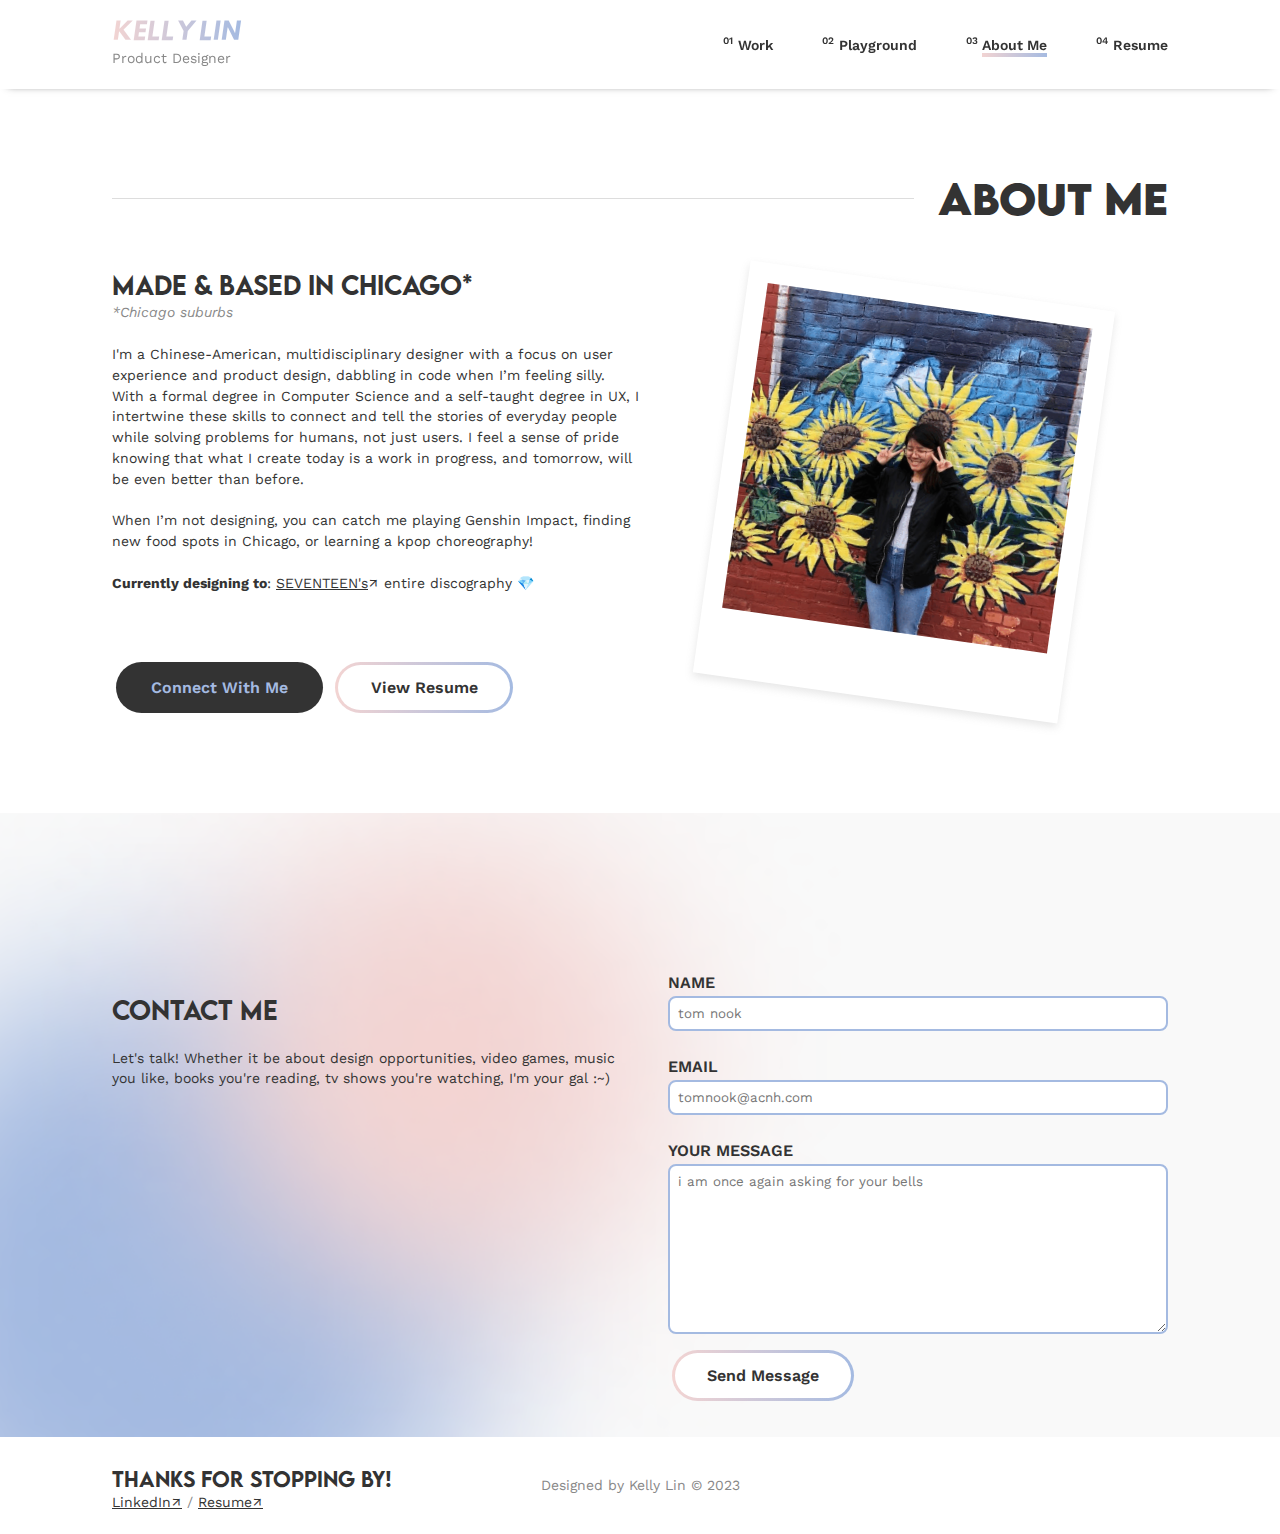
==== aboutme.html @ 183bda24 "added about me page" ====
<!DOCTYPE html>
<html>

<head>

    <!-- jQuery -->
    <script src="https://code.jquery.com/jquery-3.6.3.js"
        integrity="sha256-nQLuAZGRRcILA+6dMBOvcRh5Pe310sBpanc6+QBmyVM=" crossorigin="anonymous"></script>

    <!-- Google Fonts - Work Sans -->
    <link rel="preconnect" href="https://fonts.googleapis.com">
    <link rel="preconnect" href="https://fonts.gstatic.com" crossorigin>
    <link href="https://fonts.googleapis.com/css2?family=Work+Sans:ital,wght@0,400;0,600;1,400;1,600&display=swap"
        rel="stylesheet">

    <!-- My CSS -->
    <link rel="stylesheet" href="css/style.css">
    <title>Work | Kelly Lin Design Portfolio</title>
</head>

<body>
    <!-- back to top button -->
    <button onclick="backToTop()" id="backToTop"><img src="images/Subtract.png"></button>

    <!-- header navigation -->
    <header class="flexNav">
        <div class="logohead">
            <a href="index.html">
                <p id="logo">KELLY LIN</p>
            </a>
            <p class="gray">Product Designer</p>
        </div>
        <nav>
            <div>
                <a href="index.html" class="navlink"><sup class="navlinkvalue">01</sup><span
                        class="underline">Work</span></a>
                <a href="playground.html" class="navlink"><sup class="navlinkvalue">02</sup><span
                        class="underline">Playground</span></a>
                <a href="aboutme.html" class="navlink"><sup class="navlinkvalue">03</sup><span class="underline active">About
                        Me</span></a>
                <a href="resume.html" class="navlink"><sup class="navlinkvalue">04</sup><span
                        class="underline">Resume</span></a>
            </div>
        </nav>
    </header>

    <main id="aboutMain">
        <div class="flexHead subPage">
            <div class="line"></div>
            <h1>About Me</h1>
        </div>
        <section class="aboutContent">
            <div class="about">
                <h2>Made & Based in Chicago*</h2>
                <p><span class="gray"><em>*Chicago suburbs</em></span><br><br>

                    I'm a Chinese-American, multidisciplinary designer with a focus on user experience and product
                    design, dabbling in code when I’m feeling silly. With a formal degree in Computer Science and a
                    self-taught degree in UX, I intertwine these skills to connect and tell the stories of everyday
                    people while solving problems for humans, not just users.
                    I feel a sense of pride knowing that what I create today is a work in progress, and tomorrow,
                    will be even better than before.
                    <br><br>
                    When I’m not designing, you can catch me playing Genshin Impact, finding new food spots in Chicago,
                    or learning a kpop choreography!<br><br>

                    <span><strong>Currently designing to</strong></span>: <a
                        href="https://open.spotify.com/artist/7nqOGRxlXj7N2JYbgNEjYH">SEVENTEEN's</a>↗ entire discography
                    💎
                </p>

                <button class="primary">
                    <a class="lg" href="https://www.linkedin.com/in/klin18/" target="_blank">Connect With Me</a>
                </button>
                <button class="secondary">
                    <a href="#" class="lg">View Resume</a>
                </button>
            </div>
            <div class="kellyGif">
                <img src="../images/about kelly gif.gif">
            </div>
        </section>
    </main>

    <!-- contact -->
    <section class="contact">
        <div class="contactText">
            <div>
                <h2>Contact Me</h2>
                <p>Let's talk! Whether it be about design opportunities, video games, music you like, books you're
                    reading,
                    tv shows you're watching, I'm your gal :~)</p>
            </div>
        </div>
        <form class="contactForm" id="messageForm">
            <label class="lg" for="name">NAME</label><br>
            <input type="text" id="name" name="name" placeholder="tom nook"><br><br>
            <label class="lg" for="email">EMAIL</label><br>
            <input type="email" id="email" name="email" placeholder="tomnook@acnh.com" required><br><br>
            <label class="lg" for="message">YOUR MESSAGE</label><br>
            <textarea name="message" id="message" cols="60" rows="10"
                placeholder="i am once again asking for your bells"></textarea>
            <button type="submit" form="messageForm" value="Submit" class="secondary lg">Send Message</button>
        </form>
    </section>

    <!-- footer section -->
    <footer class="flexFooter">
        <div class="flexFootItem">
            <h3>Thanks for stopping by!</h3>
            <p><a href="https://www.linkedin.com/in/klin18/" target="_blank">LinkedIn↗</a><span class="gray"> /
                </span><a>Resume↗</a></p>
        </div>
        <p id="centerFooter" class="gray">Designed by Kelly Lin © 2023</p>
    </footer>
    <script src="js/index.js"></script>
</body>

</html>
---- css/style.css ----
/* --- DEFAULTS & MULTI-PAGE COMPONENTS --- */
html {
    scroll-behavior: smooth;
}

body {
    margin: 0 auto;
}

main {
    margin: 0 7rem;
}

/* BUTTONS & LINKS */
a {
    text-decoration: none;
    color: #333;
}

.primary {
    background-color: #333;
    border: none;
    padding: 1rem 2.2rem;
    border-radius: 2rem;
    cursor: pointer;
    transition: background-color 200ms linear;
    margin: 0.25rem;
}

.primary a {
    color: #A4BAE1;
}

.primary:hover {
    background-color: white;
    border: #F3D4D2 solid 0.2rem;
    padding: 0.8rem 2rem;
}

.primary:hover a {
    color: #333;
}

/* https://medium.com/@christianjbolus/how-to-make-a-button-with-a-gradient-border-and-gradient-text-in-html-css-7d495656169 */
.secondary {
    /* border-radius: 2rem;
    background-color: white;
    border: 0.2rem solid #A4BAE1;
    padding: 0.8rem 2.2rem;
    cursor: pointer;
    margin: 0.25rem;
    transition: all 200ms; */

    padding: 1rem 2.2rem;
    border: none;
    outline: none;
    position: relative;
    margin: 0.25rem;
    border-radius: 2rem;
    background: linear-gradient(to right, #F3D4D2, #A4BAE1);
    cursor: pointer;
    z-index: 1;
}

.secondary::before {
    content: "";
    position: absolute;
    left: 3px;
    right: 3px;
    top: 3px;
    bottom: 3px;
    background-color: white;
    border-radius: 29px;
    z-index: -1;
    transition: 0.4s;
}

.secondary:hover::before {
    opacity: 15%;
    top: 0px;
    right: 0px;
    bottom: 0px;
    left: 0px;
}

/* .secondary:hover {
    background-color: #A4BAE1;
} */

/* SUBPAGE HEADERS */
.line {
    height: 0.5px;
    flex-grow: 1;
    background-color: #DDDDDD;
}

.subPage {
    margin-top: 3.5rem;
}

.flexHead {
    display: flex;
    justify-content: space-around;
    align-items: center;
    margin-bottom: 1rem;
}

.flexHead h1,
.flexHead h2 {
    padding-left: 1.5rem;
}

/* ------------------------------ */
/* --- FONT & TEXT STYLES --- */
@font-face {
    font-family: "LEMON MILK";
    src: url('../lemon_milk/LEMONMILK-Medium.otf');
    font-weight: 500;
    font-style: normal;
}

@font-face {
    font-family: "LEMON MILK";
    src: url('../lemon_milk/LEMONMILK-MediumItalic.otf');
    font-weight: 500;
    font-style: italic;
}

@font-face {
    font-family: "LEMON MILK";
    src: url('../lemon_milk/LEMONMILK-Bold.otf');
    font-weight: 700;
    font-style: normal;
}

@font-face {
    font-family: "LEMON MILK";
    src: url('../lemon_milk/LEMONMILK-BoldItalic.otf');
    font-weight: 700;
    font-style: italic;
}

@font-face {
    font-family: "Hussar Ekologiczny Outline";
    src: url('../hussar-ekologiczny-font/HussarEkologiczne1Oblique-0B7o.otf');
    font-weight: 400;
    font-style: oblique;
}

@font-face {
    font-family: "Hussar Ekologiczny Filled";
    src: url('../hussar-ekologiczny-font/HussarEkologiczne2Oblique-WeL4.otf');
    font-weight: 400;
    font-style: oblique;
}

h1 {
    font-size: 2.5rem !important;
    font-family: 'LEMON MILK', 'Verdana', sans-serif;
    font-weight: 700 !important;
    color: #333;
}

h2 {
    font-size: 1.55rem !important;
    font-family: 'LEMON MILK', 'Verdana', sans-serif;
    font-weight: 500 !important;
    color: #333;
}

h3 {
    font-size: 1.25rem !important;
    font-family: 'LEMON MILK', 'Verdana', sans-serif;
    font-weight: 500 !important;
    color: #333;
}

/* h4 {
    font-size: 1rem !important;
    font-family: 'LEMON MILK', 'Verdana', sans-serif;
    font-weight: 700 !important;
    color: #333;
} */

p,
li {
    font-size: 0.875rem !important;
    font-family: 'Work Sans', 'Calibri', sans-serif;
    line-height: 1.3rem !important;
    color: #333;
}

.lg {
    font-size: 1rem !important;
    font-family: 'Work Sans', 'Calibri', sans-serif;
    font-weight: 600 !important;
}

.gray {
    color: #888888;
}

/* ------------------------------ */
/* BACK TO TOP BUTTON */
#backToTop {
    display: none;
    position: fixed;
    bottom: 4rem;
    right: 5rem;
    z-index: 99;
    border: none;
    outline: none;
    background-color: #A4BAE1;
    color: white;
    cursor: pointer;
    border-radius: 50%;
    width: 3rem;
    height: 3rem;
    padding-bottom: 5px;
    transition: background-color 0.2s;
    box-shadow: 0 4px 20px -10px #888888;
}

#backToTop:hover {
    background-color: #F3D4D2;
}

#backToTop img {
    vertical-align: middle;
}

/* ------------------------------ */
/* HEADER NAVIGATION */
.flexNav {
    display: flex;
    justify-content: space-between;
    align-items: center;
    padding: 1rem 7rem;
    box-shadow: 0 0.25rem 0.5rem -0.5rem #333333;
    z-index: 100;
    position: sticky;
    top: 0;
    background-color: white;
}

.logohead p {
    margin: 0.25rem 0px !important;
}

#logo {
    font-size: 1.5rem !important;
    font-family: 'Hussar Ekologiczny Filled', sans-serif;
    font-weight: bold;
    background: -webkit-linear-gradient(left, #F3D4D2, #A4BAE1);
    background-clip: text;
    -webkit-background-clip: text;
    -webkit-text-fill-color: transparent;
    /* offsets */
    padding-top: 0.2rem;
    margin-top: -0.2rem;
    padding-right: 0.1rem;
    margin-right: -0.1rem;
}

.navlink {
    padding: 1.5rem 0;
    margin: 0 0 0 2.5rem;
    font-family: 'Work Sans', sans-serif;
    font-weight: 600;
    font-size: 0.875rem;
}

.navlink:hover .underline {
    font-style: italic;
    border-bottom: 0.3rem solid;
    border-image: linear-gradient(to right, #F3D4D2, #A4BAE1) 1;
}

.active {
    border-bottom: 0.3rem solid;
    border-image: linear-gradient(to right, #F3D4D2, #A4BAE1) 1;
}

.navlinkvalue {
    font-size: 0.625rem;
    padding: 0.3rem;
}

/* ------------------------------ */
/* HERO SECTION */
.hero h1 {
    margin: 0;
}

.hero h2 {
    margin-bottom: 3rem;
}

.intro {
    display: flex;
    align-items: center;
    flex-wrap: wrap;
}

.introGif {
    border-radius: 50%;
    background-image: linear-gradient(to right, #FFFDC8, #FFDC5E);
    margin-right: 1rem;
    width: 5.75rem;
    height: 5.75rem;
    overflow: hidden;
    filter: drop-shadow(0px 0px 10px rgba(177, 177, 177, 0.3));
}

.introGif img {
    width: 7rem;
    height: 7rem;
    margin-left: -1rem;
}

.introArrow {
    padding-right: 0.5rem;
}

.introArrow:hover {
    animation: wiggle 600ms ease-in-out infinite;
}


@keyframes wiggle {
    to {
        transform: rotate(0deg);
    }

    10% {
        transform: rotate(5deg);
    }

    30% {
        transform: rotate(3deg);
    }

    50% {
        transform: rotate(7deg);
    }

    70% {
        transform: rotate(4deg);
    }

    90% {
        transform: rotate(6deg);
    }

    100% {
        transform: rotate(3deg);
    }
}

.hero {
    display: flex;
    margin-bottom: 2rem;
    background-image: url("../images/the\ grid\ aesthetic.png");
    background-repeat: repeat;
    /* padding-bottom: 4rem; */
    height: calc(100vh - 8rem);
}

.herocontent {
    margin: 0 7rem;
    margin-top: 5rem;
}

#explore {
    position: absolute;
    top: calc(100vh - 8rem);
    right: 1rem;
    padding: 0;
    margin: 0;
    display: flex;
    flex-direction: column;
    justify-content: center;
    align-items: center;
}

#explore img {
    opacity: 0.8;
}

/* https://codepen.io/fluidbrush/pen/gyqBjX?editors=1100 */
.hscroll-line {
    height: 0.125rem;
    position: relative;
    top: 2.5rem;
    overflow: hidden;
    width: 4rem;
    transform: rotate(90deg);
    transform-origin: 50% 50%;
}


.hscroll-line::before,
.hscroll-line::after {
    position: absolute;
    top: 0;
    left: 0;
    right: 0;
    bottom: 0;
    content: ""
}

.hscroll-line:before {
    background: #b8b8b8;
}

.hscroll-line::after {
    background: #333;
    animation: move 3s infinite
}

@keyframes move {
    0% {
        transform: translate3d(-200%, 0, 0)
    }

    60% {
        transform: translate3d(100%, 0, 0)
    }

    100% {
        transform: translate3d(100%, 0, 0)
    }
}

/* ------------------------------ */
/* MINIWORK SECTION */
.miniWork {
    margin: 0 7rem;
    margin-bottom: 3rem;
    display: grid;
    grid-template-columns: 1fr 1fr 1fr;
}

.info {
    display: inline-block;
    padding: 0 2rem;
}

/* https://codepen.io/chriscoyier/pen/XodmyY?editors=1100 */
.rightBorder {
    border-right: 1px solid #dddddd;
    border-image: linear-gradient(to bottom, rgba(136, 136, 136, 0), rgba(136, 136, 136, 1), rgba(136, 136, 136, 0)) 1 10%;
}

.info ul {
    padding: 0 1rem;
    list-style-type: circle;
}

/* https://css-tricks.com/cool-hover-effects-using-background-properties/ */
.info a {
    /* text-decoration: underline;
    background-image: linear-gradient(#F3D4D2,#F3D4D2);
    background-size: 0 100%;
    background-repeat: no-repeat;
    transition: .4s; */
    /* text-decoration: underline; */
    background:
        linear-gradient(#F3D4D2 0 0) no-repeat calc(200% - var(--i, 0) * 100%) 100% / 200% calc(100% * var(--i, 0) + 0.2rem);
    transition: 0.3s calc(var(--i, 0) * 0.3s), background-position 0.3s calc(0.3s - calc(var(--i, 0) * 0.3s));
}

.info a:hover {
    /* background-size: 100% 100%; */
    --i: 1;
}

/* ------------------------------ */
/* WORK SECTION */
.flexWork {
    display: flex;
    flex-direction: column;
}

.workGrid {
    display: grid;
    grid-template-columns: 4fr 6fr;
    grid-template-rows: 1fr;
    grid-template-areas:
        "wcontent image"
    ;
    margin-bottom: 6rem;
}

.workContent {
    grid-area: wcontent;
    padding: 1.5rem 3.5rem 1.5rem 1rem;
}

.pill {
    background-color: #F3D4D2;
    padding: 0.2rem 0.5rem;
    border-radius: 0.5rem;
    color: #9b3e3e;
    margin-top: 0;
    margin-bottom: 0.5rem;
    margin-right: 0.5rem;
    font-style: italic;
    text-transform: uppercase;
}

.tags {
    display: flex;
    flex-wrap: wrap;
    margin-bottom: 1rem;
}

.pHead {
    margin-bottom: 0.5rem;
    margin-top: 0;
    /* font-weight: 500 !important; */
}

.desc {
    margin-bottom: 3rem;
}

.workImage {
    grid-area: image;
    background-color: #F9F9F9;
    box-shadow: 4px 4px 10px 0px rgba(177, 177, 177, 0.25);
    width: 100%;
    height: 25rem;
    border-radius: 1rem;
}

/* ------------------------------ */
/* PLAYGROUND PAGE */
.playground {
    display: flex;
    flex-direction: row;
    flex-wrap: wrap;
    justify-content: center;
    align-items: stretch;
    overflow: hidden;
    margin-bottom: 6rem;
}


.playgroundContent {
    position: relative;
    overflow: hidden;
    border-radius: 2.5rem;
    background: #f4f4f4;
    width: 1.25rem;
    height: 23rem;
    margin: 0.5rem !important;
    padding: 1rem 2rem !important;
    flex-grow: 1;
    opacity: 0.8;
    cursor: pointer;
    transition: all 1s;
}

.playgroundContent:hover {
    flex-grow: 100;
    border-radius: 2rem;
    transition: all 1s;
    opacity: 1;
}
/* ------------------------------ */
/* ABOUT ME PAGE */
#aboutMain {
    margin-bottom: 6rem;
}

.about h2 {
    margin: 0;
}

.about p {
    margin:0;
    margin-bottom: 4rem;
}

.aboutContent {
    display: grid;
    grid-template-columns: 1fr 1fr;
    grid-template-areas:
        "about gif"
    ;
    align-items: center;
    justify-content: center;
}

.about {
    grid-area: about;
}

.kellyGif {
    margin: 0 5rem;
    grid-area: gif;
    background-color: white;
    padding: 1.25rem 1.25rem 4rem 1.25rem;
    box-shadow: 0 0.25rem 0.5rem 0 rgba(136, 136, 136, 0.2);
    transform: rotate(8deg);
}

.kellyGif img {
    width: 100%;
}

.about p a {
    text-decoration: underline;
}

button .primary {
    color: #A4BAE1;
}

/* ------------------------------ */
/* RESUME PAGE */
.resumeContent {
    display: grid;
    grid-template-columns: 1fr 2fr;
    grid-template-areas:
        "left right right"
    ;
}

aside.resumeInfo {
    grid-area: left;
}

article.experience {
    grid-area: right;
    margin-left: 5rem;
}

.workInfo {
    display: flex;
    justify-content: space-between;
}
/* ------------------------------ */
/* CONTACT */
.contact {
    background-image: url('../images/contact\ background.png');
    background-repeat: no-repeat;
    background-size: cover;
    padding-top: 10rem;
    padding-bottom: 2rem;
    display: grid;
    grid-template-columns: 3fr 2fr;
    grid-template-areas:
        "cText cForm"
    ;
}

.contactText {
    grid-area: cText;
    margin: 0 3rem 0 7rem;
}

.contactForm {
    grid-area: cForm;
    margin: 0 7rem 0 0;
}

input,
textarea {
    border: 2px solid #A4BAE1 !important;
    border-radius: 0.5rem;
    width: 30rem;
    padding: 0.5rem;
    font-family: 'Work Sans', sans-serif;
    margin-bottom: 0.5rem;
    margin-top: 0.25rem;
}

label {
    color: #333;
}

form button {
    color: #333;
}
/* ------------------------------ */
/* FOOTER */
.flexFooter {
    position: relative;
}

.flexFooter a {
    text-decoration: underline;
}

#centerFooter {
    position: absolute;
    top: 50%;
    left: 50%;
    margin: 0;
    padding: 0;
    transform: translate(-50%, -50%);
}

.flexFootItem {
    margin: 0 0 0 7rem;
    padding: 0.5rem 0;
}

.flexFootItem h3 {
    margin-bottom: 0;

}

.flexFootItem p {
    margin-top: 0;
}
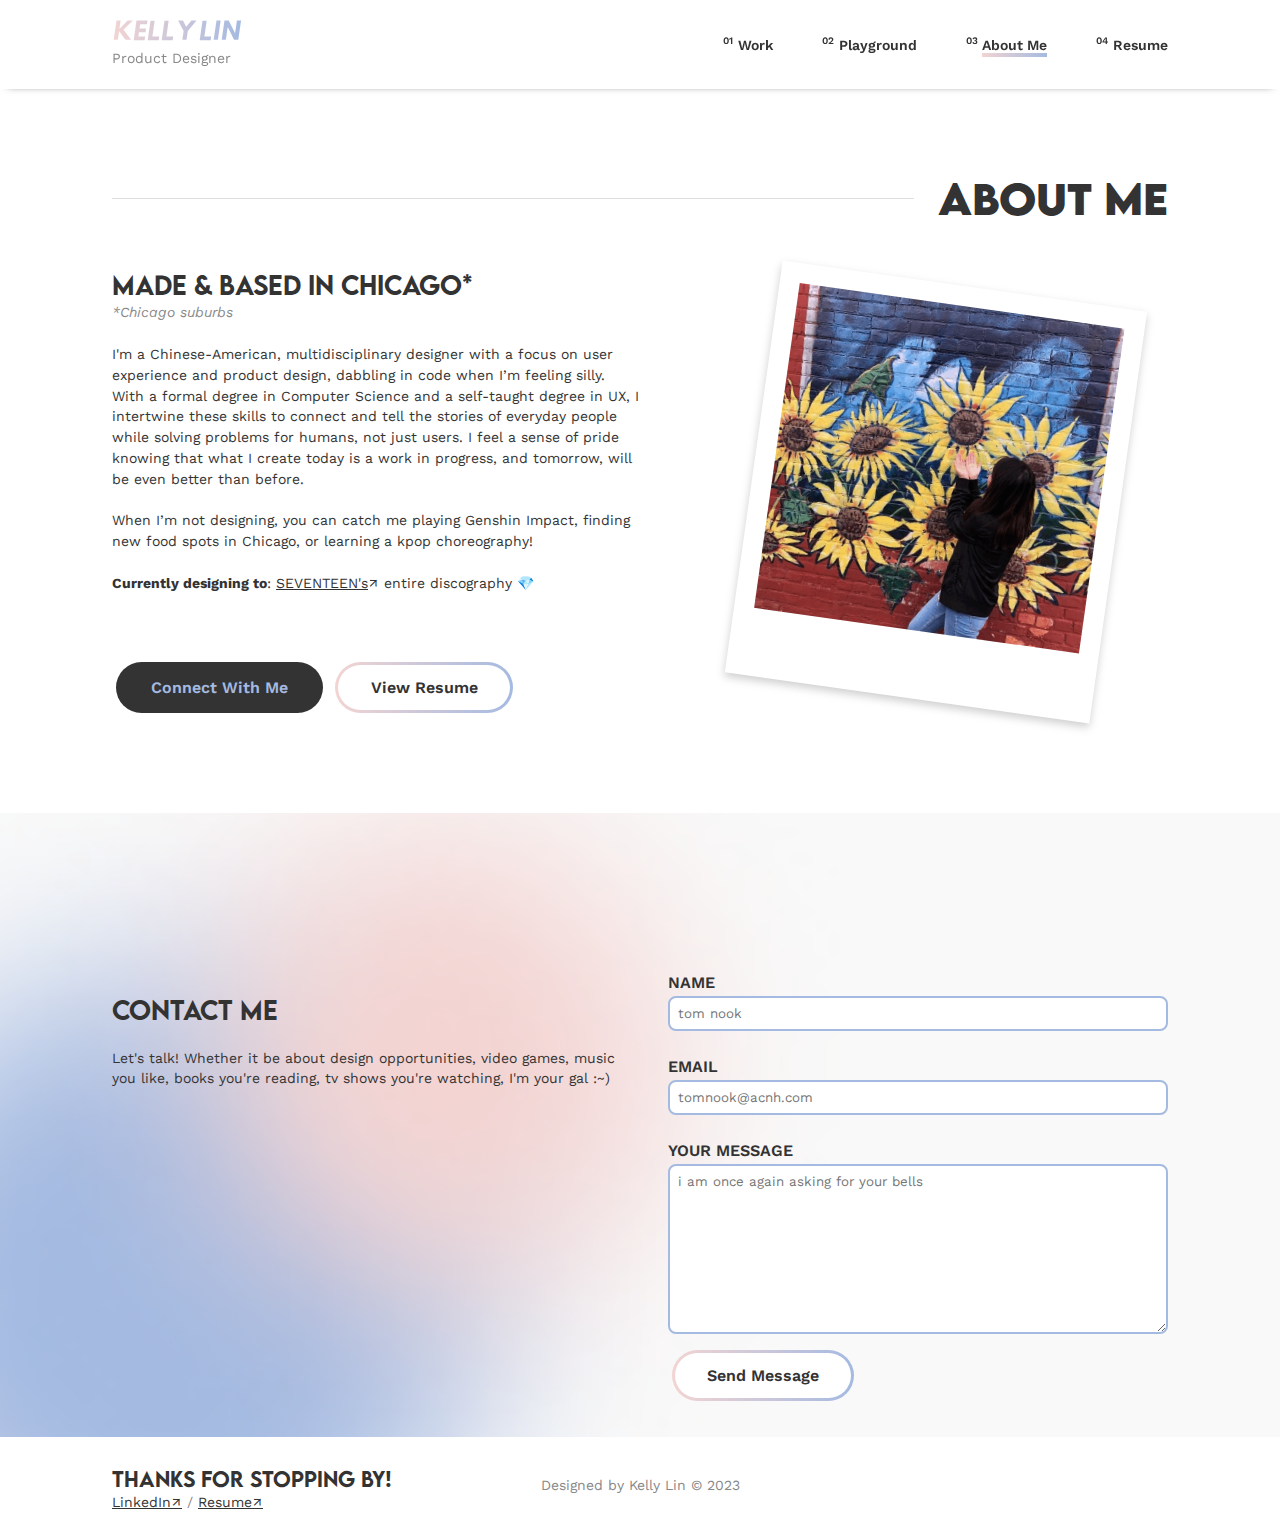
==== commit 38cdd169: "updated gif image" ====
--- a/aboutme.html
+++ b/aboutme.html
@@ -77,7 +77,7 @@
                 </button>
             </div>
             <div class="kellyGif">
-                <img src="../images/about kelly gif.gif">
+                <img src="images/about kelly gif.gif">
             </div>
         </section>
     </main>
--- a/css/style.css
+++ b/css/style.css
@@ -598,11 +598,11 @@
 }
 
 .kellyGif {
-    margin: 0 5rem;
+    margin: 0 3rem 0 7rem;
     grid-area: gif;
     background-color: white;
     padding: 1.25rem 1.25rem 4rem 1.25rem;
-    box-shadow: 0 0.25rem 0.5rem 0 rgba(136, 136, 136, 0.2);
+    box-shadow: 0 0.25rem 0.5rem 0 rgba(136, 136, 136, 0.4);
     transform: rotate(8deg);
 }
 
@@ -620,11 +620,15 @@
 
 /* ------------------------------ */
 /* RESUME PAGE */
+#resumeMain {
+    margin-bottom: 6rem;
+}
+
 .resumeContent {
     display: grid;
     grid-template-columns: 1fr 2fr;
     grid-template-areas:
-        "left right right"
+        "left right"
     ;
 }
 
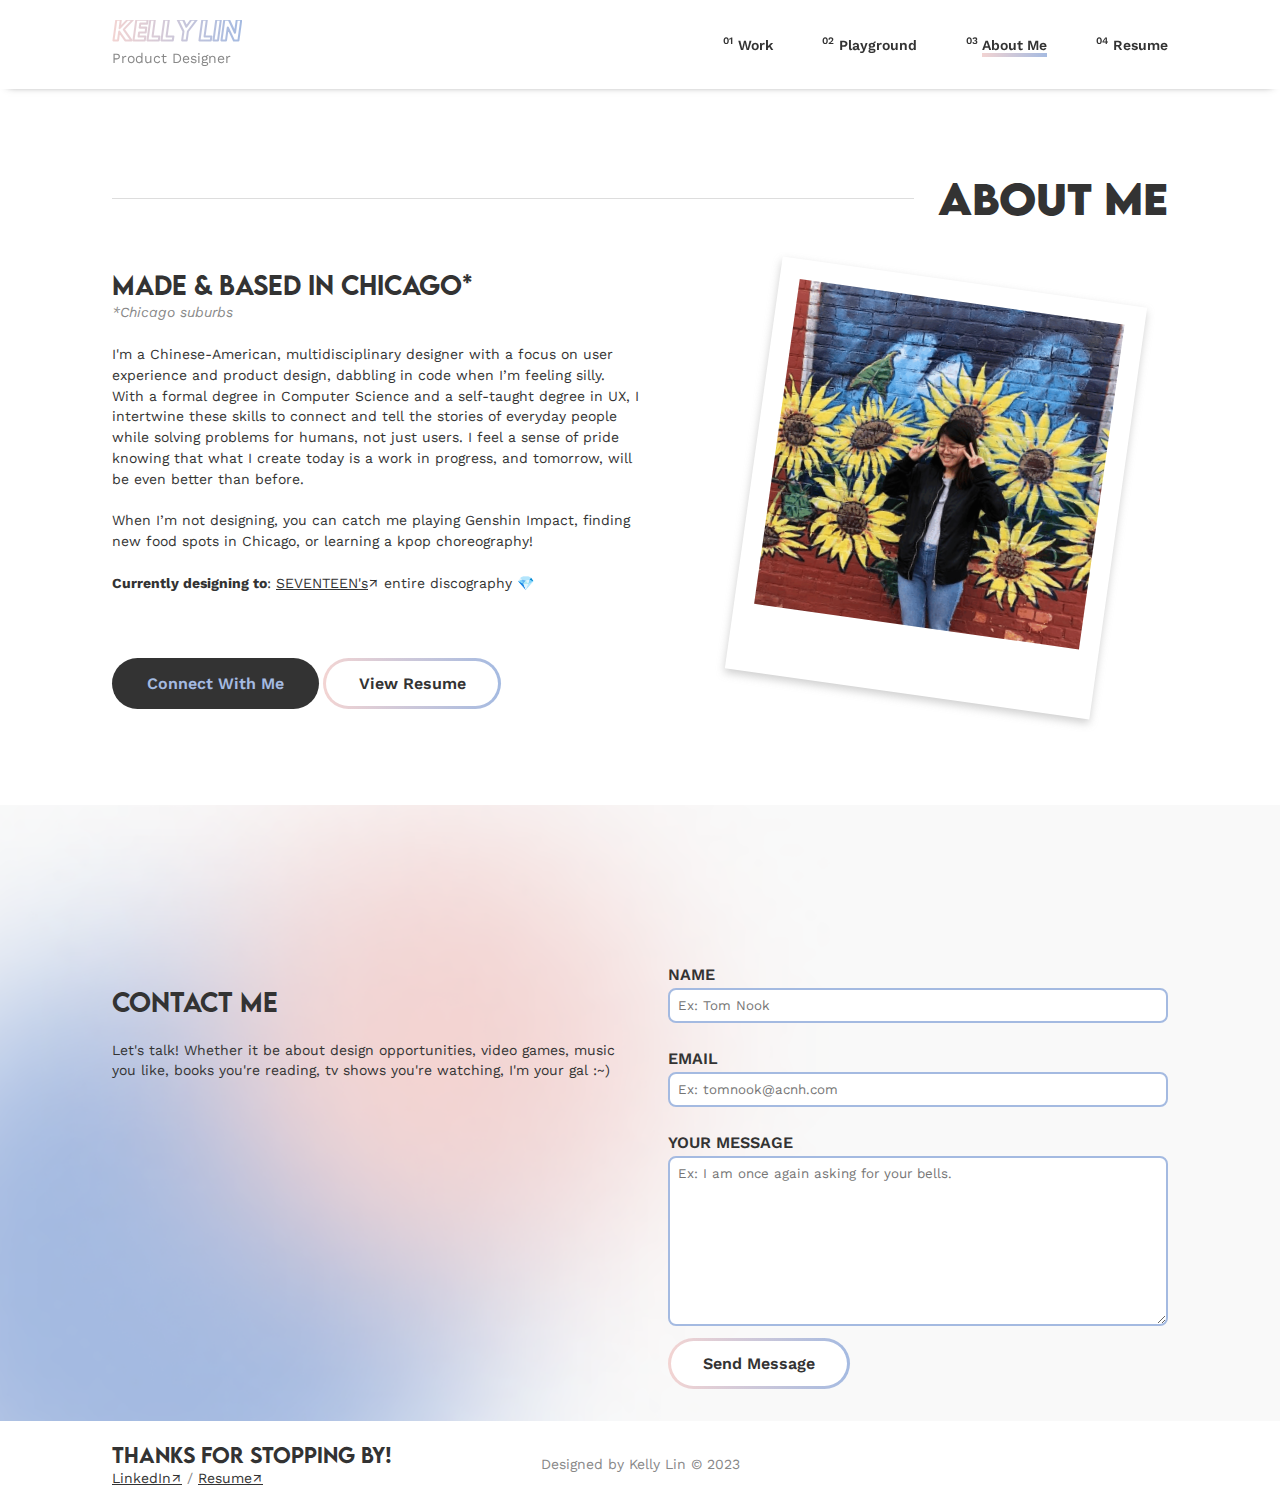
==== commit 649834c7: "edits to resume" ====
--- a/aboutme.html
+++ b/aboutme.html
@@ -94,12 +94,12 @@
         </div>
         <form class="contactForm" id="messageForm">
             <label class="lg" for="name">NAME</label><br>
-            <input type="text" id="name" name="name" placeholder="tom nook"><br><br>
+            <input type="text" id="name" name="name" placeholder="Ex: Tom Nook"><br><br>
             <label class="lg" for="email">EMAIL</label><br>
-            <input type="email" id="email" name="email" placeholder="tomnook@acnh.com" required><br><br>
+            <input type="email" id="email" name="email" placeholder="Ex: tomnook@acnh.com" required><br><br>
             <label class="lg" for="message">YOUR MESSAGE</label><br>
             <textarea name="message" id="message" cols="60" rows="10"
-                placeholder="i am once again asking for your bells"></textarea>
+                placeholder="Ex: I am once again asking for your bells."></textarea>
             <button type="submit" form="messageForm" value="Submit" class="secondary lg">Send Message</button>
         </form>
     </section>
@@ -109,7 +109,7 @@
         <div class="flexFootItem">
             <h3>Thanks for stopping by!</h3>
             <p><a href="https://www.linkedin.com/in/klin18/" target="_blank">LinkedIn↗</a><span class="gray"> /
-                </span><a>Resume↗</a></p>
+            </span><a href="resume.html">Resume↗</a></p>
         </div>
         <p id="centerFooter" class="gray">Designed by Kelly Lin © 2023</p>
     </footer>
--- a/css/style.css
+++ b/css/style.css
@@ -24,7 +24,6 @@
     border-radius: 2rem;
     cursor: pointer;
     transition: background-color 200ms linear;
-    margin: 0.25rem;
 }
 
 .primary a {
@@ -33,8 +32,8 @@
 
 .primary:hover {
     background-color: white;
-    border: #F3D4D2 solid 0.2rem;
-    padding: 0.8rem 2rem;
+    border: #F3D4D2 solid 0.22rem;
+    padding: 0.78rem 1.98rem;
 }
 
 .primary:hover a {
@@ -55,7 +54,6 @@
     border: none;
     outline: none;
     position: relative;
-    margin: 0.25rem;
     border-radius: 2rem;
     background: linear-gradient(to right, #F3D4D2, #A4BAE1);
     cursor: pointer;
@@ -188,6 +186,7 @@
     font-family: 'Work Sans', 'Calibri', sans-serif;
     line-height: 1.3rem !important;
     color: #333;
+    margin: 0;
 }
 
 .lg {
@@ -205,7 +204,7 @@
 #backToTop {
     display: none;
     position: fixed;
-    bottom: 4rem;
+    bottom: 3rem;
     right: 5rem;
     z-index: 99;
     border: none;
@@ -249,7 +248,7 @@
 
 #logo {
     font-size: 1.5rem !important;
-    font-family: 'Hussar Ekologiczny Filled', sans-serif;
+    font-family: 'Hussar Ekologiczny Outline', sans-serif;
     font-weight: bold;
     background: -webkit-linear-gradient(left, #F3D4D2, #A4BAE1);
     background-clip: text;
@@ -449,7 +448,7 @@
 /* https://codepen.io/chriscoyier/pen/XodmyY?editors=1100 */
 .rightBorder {
     border-right: 1px solid #dddddd;
-    border-image: linear-gradient(to bottom, rgba(136, 136, 136, 0), rgba(136, 136, 136, 1), rgba(136, 136, 136, 0)) 1 10%;
+    border-image: linear-gradient(to bottom, rgba(184, 184, 184, 0), rgb(184, 184, 184), rgba(184, 184, 184, 0)) 1 10%;
 }
 
 .info ul {
@@ -530,7 +529,7 @@
     background-color: #F9F9F9;
     box-shadow: 4px 4px 10px 0px rgba(177, 177, 177, 0.25);
     width: 100%;
-    height: 25rem;
+    height: 27rem;
     border-radius: 1rem;
 }
 
@@ -624,12 +623,28 @@
     margin-bottom: 6rem;
 }
 
+#resumeHeader {
+    display: flex;
+    align-items: center;
+    justify-content: space-between;
+    margin-bottom: 1.5rem;
+}
+
+#nameTitle h2 {
+    margin: 0;
+}
+
+#nameTitle h3, .work ul, .resumeInfo ul {
+    margin-top: 0.5rem;
+}
+
 .resumeContent {
     display: grid;
     grid-template-columns: 1fr 2fr;
     grid-template-areas:
         "left right"
     ;
+    margin-bottom: 3rem;
 }
 
 aside.resumeInfo {
@@ -644,6 +659,10 @@
 .workInfo {
     display: flex;
     justify-content: space-between;
+}
+
+.resumeInfo h3, .experience h3 {
+    margin-bottom: 0.5rem;
 }
 /* ------------------------------ */
 /* CONTACT */
@@ -692,6 +711,8 @@
 /* FOOTER */
 .flexFooter {
     position: relative;
+    display: flex;
+    align-items: center;
 }
 
 .flexFooter a {
@@ -709,14 +730,9 @@
 
 .flexFootItem {
     margin: 0 0 0 7rem;
-    padding: 0.5rem 0;
+    padding: 1.25rem 0;
 }
 
 .flexFootItem h3 {
-    margin-bottom: 0;
-
-}
-
-.flexFootItem p {
-    margin-top: 0;
+    margin: 0;
 }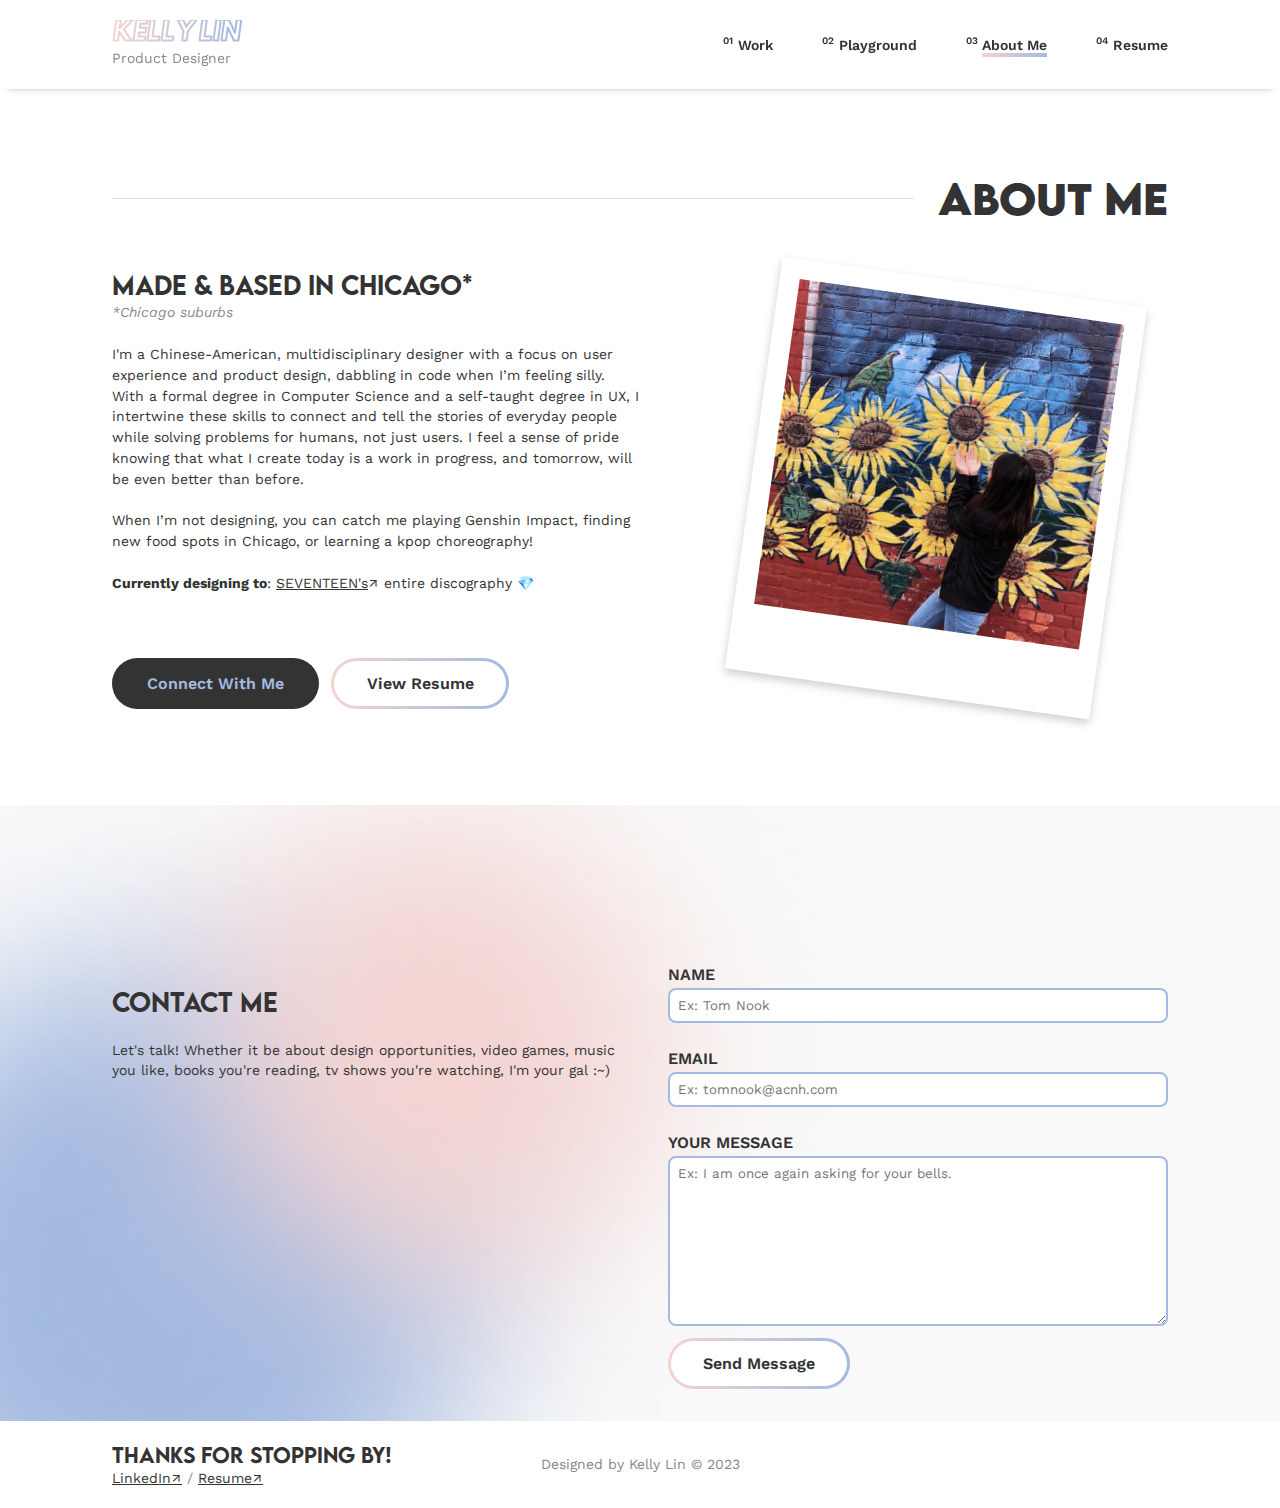
==== commit 7070fc41: "added media query set up" ====
--- a/aboutme.html
+++ b/aboutme.html
@@ -16,6 +16,7 @@
     <!-- My CSS -->
     <link rel="stylesheet" href="css/style.css">
     <title>Work | Kelly Lin Design Portfolio</title>
+    <meta name="viewport" content="width=device-width, initial-scale=1.0">
 </head>
 
 <body>
@@ -42,6 +43,17 @@
                         class="underline">Resume</span></a>
             </div>
         </nav>
+                <!-- MOBILE NAVIGATION -->
+                <img class="menuIcon" src="images/add-1.svg">
+                <div class="hamburgerMenu">
+                    <div class="mobileFlex">
+                        <a href="index.html" class="navlink"><sup class="navlinkvalue">01</sup><span>Work</span></a>
+                        <a href="playground.html" class="navlink"><sup class="navlinkvalue">02</sup><span>Playground</span></a>
+                        <a href="aboutme.html" class="navlink"><sup class="navlinkvalue">03</sup><span class="active">About
+                                Me</span></a>
+                        <a href="resume.html" class="navlink"><sup class="navlinkvalue">04</sup><span>Resume</span></a>
+                    </div>
+                </div>
     </header>
 
     <main id="aboutMain">
--- a/css/style.css
+++ b/css/style.css
@@ -24,6 +24,7 @@
     border-radius: 2rem;
     cursor: pointer;
     transition: background-color 200ms linear;
+    margin-right: 0.5rem;
 }
 
 .primary a {
@@ -71,6 +72,7 @@
     border-radius: 29px;
     z-index: -1;
     transition: 0.4s;
+
 }
 
 .secondary:hover::before {
@@ -285,6 +287,30 @@
     padding: 0.3rem;
 }
 
+.menuIcon {
+    display: none;
+    position: relative;
+    z-index: 10000;
+}
+
+.hamburgerMenu {
+    display: none;
+    position: absolute;
+    background-color: #ffffff;
+    height: 100vh;
+    top: 0;
+    right: 0;
+    left: 0;
+    bottom: 0;
+}
+
+.mobileFlex {
+    display: flex;
+    flex-direction: column;
+    justify-content: center;
+    align-items: start;
+}
+
 /* ------------------------------ */
 /* HERO SECTION */
 .hero h1 {
@@ -311,6 +337,10 @@
     filter: drop-shadow(0px 0px 10px rgba(177, 177, 177, 0.3));
 }
 
+.squiggle {
+    padding-right: 0.5rem;
+}
+
 .introGif img {
     width: 7rem;
     height: 7rem;
@@ -318,7 +348,7 @@
 }
 
 .introArrow {
-    padding-right: 0.5rem;
+    padding: 0 0.5rem;
 }
 
 .introArrow:hover {
@@ -438,11 +468,16 @@
     margin-bottom: 3rem;
     display: grid;
     grid-template-columns: 1fr 1fr 1fr;
+    /* grid-template-rows: 1fr;
+    grid-template-areas:
+        "infoBlock infoBlock infoBlock" */
+    ;
 }
 
 .info {
     display: inline-block;
     padding: 0 2rem;
+    /* grid-area: infoBlock; */
 }
 
 /* https://codepen.io/chriscoyier/pen/XodmyY?editors=1100 */
@@ -567,6 +602,7 @@
     transition: all 1s;
     opacity: 1;
 }
+
 /* ------------------------------ */
 /* ABOUT ME PAGE */
 #aboutMain {
@@ -578,7 +614,7 @@
 }
 
 .about p {
-    margin:0;
+    margin: 0;
     margin-bottom: 4rem;
 }
 
@@ -634,7 +670,9 @@
     margin: 0;
 }
 
-#nameTitle h3, .work ul, .resumeInfo ul {
+#nameTitle h3,
+.work ul,
+.resumeInfo ul {
     margin-top: 0.5rem;
 }
 
@@ -661,9 +699,16 @@
     justify-content: space-between;
 }
 
-.resumeInfo h3, .experience h3 {
+.resumeInfo h3,
+.experience h3 {
     margin-bottom: 0.5rem;
 }
+
+#btmBtn {
+    /* margin: 0 auto; */
+    text-align: center;
+}
+
 /* ------------------------------ */
 /* CONTACT */
 .contact {
@@ -707,6 +752,7 @@
 form button {
     color: #333;
 }
+
 /* ------------------------------ */
 /* FOOTER */
 .flexFooter {
@@ -735,4 +781,95 @@
 
 .flexFootItem h3 {
     margin: 0;
+}
+
+/* ------------------------------ */
+/* MEDIA QUERIES */
+@media only screen and (max-width: 1200px) {
+    .navlink {
+        margin-left: 1.5rem;
+    }
+}
+
+@media only screen and (max-width: 1024px) {
+    nav {
+        display: none;
+    }
+
+    .menuIcon {
+        display: block;
+    }
+
+    .miniWork {
+        grid-template-columns: 1fr;
+        grid-template-rows: 1fr 1fr 1fr;
+        grid-template-areas:
+            "infoBlock"
+            "infoBlock"
+            "infoBlock"
+        ;
+        margin: 0 2rem;
+    }
+
+    .rightBorder {
+        border-bottom: 1px solid #dddddd;
+        border-image: linear-gradient(to right, rgba(184, 184, 184, 0), rgb(184, 184, 184), rgba(184, 184, 184, 0)) 1 10%;
+    }
+
+    .workGrid {
+        grid-template-columns: 1fr;
+        grid-template-areas:
+            "image"
+            "wcontent"
+        ;
+        margin-bottom: 3rem;
+    }
+
+    .tags {
+        margin: 0.5rem 0;
+    }
+
+    .desc {
+        margin-bottom: 1.5rem;
+    }
+
+    .workImage {
+        height: 20rem;
+    }
+}
+
+@media only screen and (max-width: 768px) {
+    h1 {
+        font-size: 1.75rem !important;
+    }
+
+    h2 {
+        font-size: 1.25rem !important;
+    }
+
+    h3 {
+        font-size: 1rem !important;
+    }
+
+    .flexNav {
+        padding: 1rem 2rem;
+    }
+
+    .herocontent {
+        margin: 2rem;
+    }
+
+    #explore {
+        display: none;
+    }
+
+    main {
+        margin: 0 2rem;
+    }
+}
+
+@media only screen and (max-width: 600px) {
+    #logo {
+        font-size: 1.25rem !important;
+    }
 }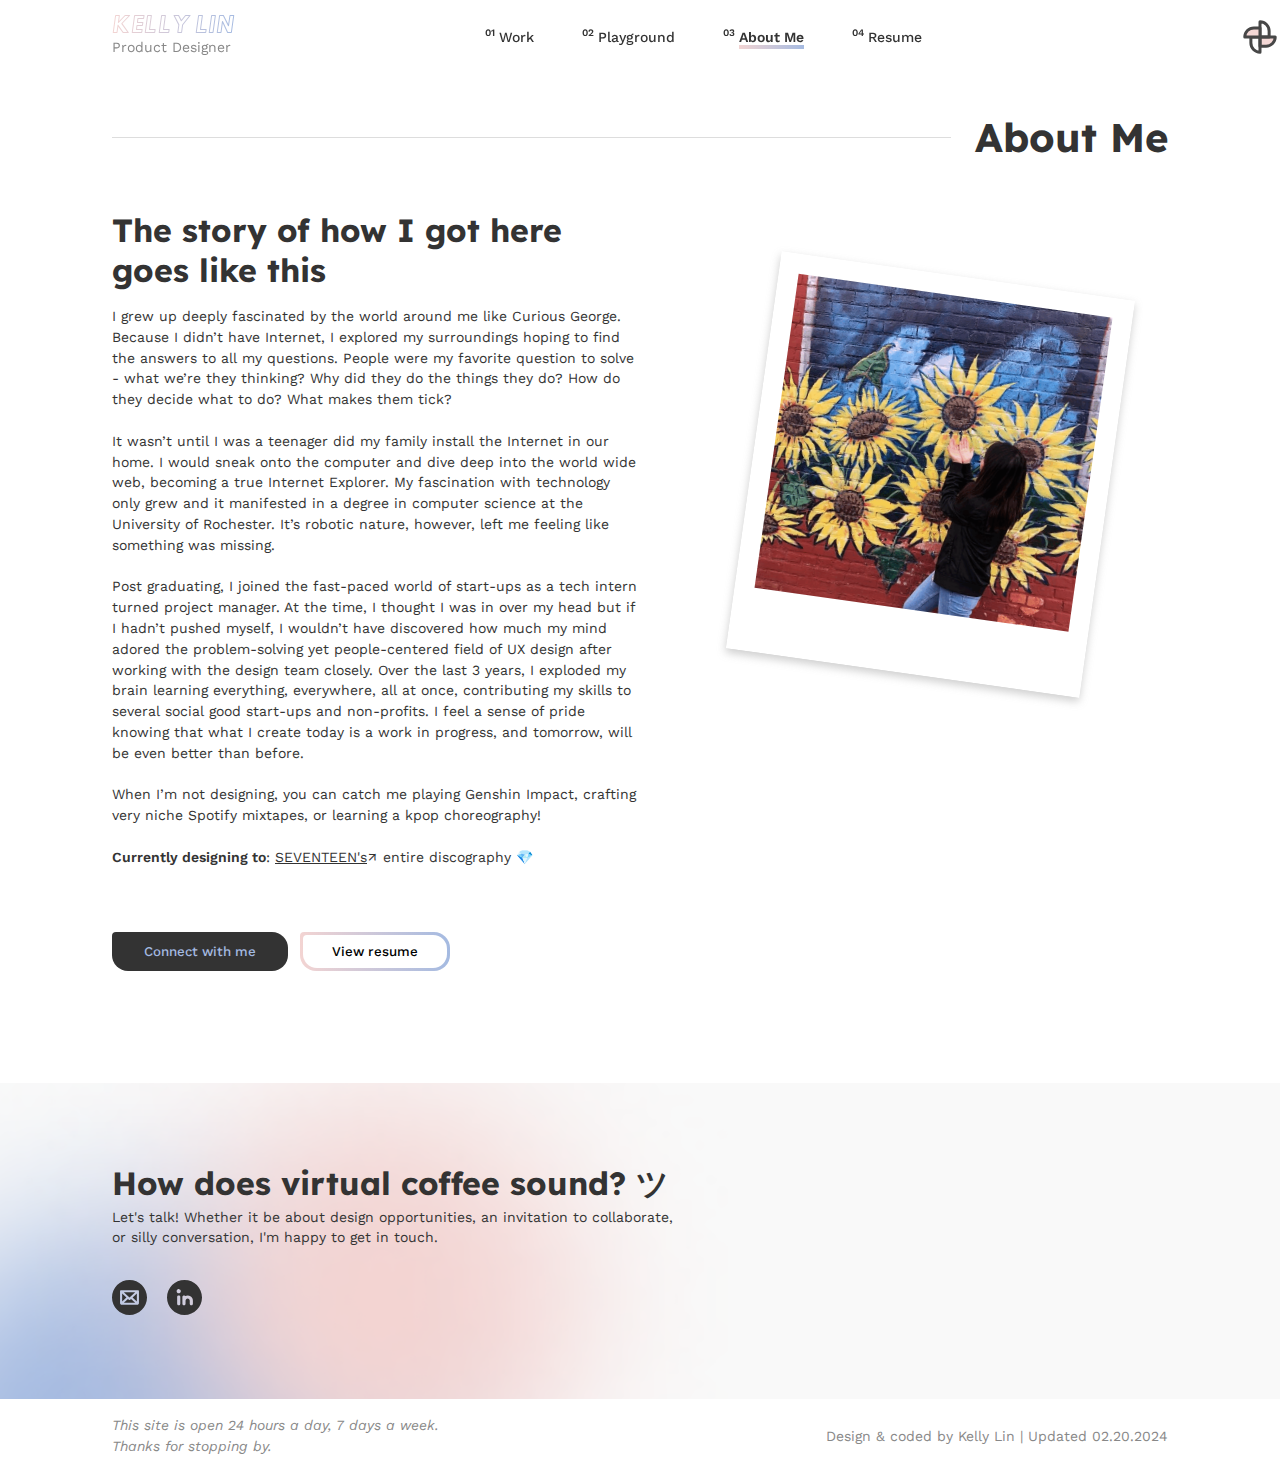
==== commit c4c9135c: "huge portfolio changes" ====
--- a/aboutme.html
+++ b/aboutme.html
@@ -10,8 +10,12 @@
     <!-- Google Fonts - Work Sans -->
     <link rel="preconnect" href="https://fonts.googleapis.com">
     <link rel="preconnect" href="https://fonts.gstatic.com" crossorigin>
-    <link href="https://fonts.googleapis.com/css2?family=Work+Sans:ital,wght@0,400;0,600;1,400;1,600&display=swap"
+    <link href="https://fonts.googleapis.com/css2?family=Work+Sans:ital,wght@0,100..900;1,100..900&display=swap"
         rel="stylesheet">
+    <!-- Google Fonts - Lexend -->
+    <link rel="preconnect" href="https://fonts.googleapis.com">
+    <link rel="preconnect" href="https://fonts.gstatic.com" crossorigin>
+    <link href="https://fonts.googleapis.com/css2?family=Lexend:wght@100..900&display=swap" rel="stylesheet">
 
     <!-- My CSS -->
     <link rel="stylesheet" href="css/style.css">
@@ -37,23 +41,27 @@
                         class="underline">Work</span></a>
                 <a href="playground.html" class="navlink"><sup class="navlinkvalue">02</sup><span
                         class="underline">Playground</span></a>
-                <a href="aboutme.html" class="navlink"><sup class="navlinkvalue">03</sup><span class="underline active">About
+                <a href="aboutme.html" class="navlink"><sup class="navlinkvalue">03</sup><span
+                        class="underline active">About
                         Me</span></a>
                 <a href="resume.html" class="navlink"><sup class="navlinkvalue">04</sup><span
                         class="underline">Resume</span></a>
             </div>
         </nav>
-                <!-- MOBILE NAVIGATION -->
-                <img class="menuIcon" src="images/add-1.svg">
-                <div class="hamburgerMenu">
-                    <div class="mobileFlex">
-                        <a href="index.html" class="navlink"><sup class="navlinkvalue">01</sup><span>Work</span></a>
-                        <a href="playground.html" class="navlink"><sup class="navlinkvalue">02</sup><span>Playground</span></a>
-                        <a href="aboutme.html" class="navlink"><sup class="navlinkvalue">03</sup><span class="active">About
-                                Me</span></a>
-                        <a href="resume.html" class="navlink"><sup class="navlinkvalue">04</sup><span>Resume</span></a>
-                    </div>
-                </div>
+
+        <!-- MOBILE NAVIGATION -->
+        <img class="menuIcon" src="images/pinwheel.svg">
+        <div class="hamburgerMenu">
+            <div class="mobileFlex">
+                <a href="index.html" class="navlink"><sup class="navlinkvalue">01</sup><span
+                        class="active">Work</span></a>
+                <a href="playground.html" class="navlink"><sup class="navlinkvalue">02</sup><span>Playground</span></a>
+                <a href="aboutme.html" class="navlink"><sup class="navlinkvalue">03</sup><span>About
+                        Me</span></a>
+                <a href="resume.html" class="navlink"><sup class="navlinkvalue">04</sup><span>Resume</span></a>
+            </div>
+        </div>
+
     </header>
 
     <main id="aboutMain">
@@ -63,30 +71,30 @@
         </div>
         <section class="aboutContent">
             <div class="about">
-                <h2>Made & Based in Chicago*</h2>
-                <p><span class="gray"><em>*Chicago suburbs</em></span><br><br>
-
-                    I'm a Chinese-American, multidisciplinary designer with a focus on user experience and product
-                    design, dabbling in code when I’m feeling silly. With a formal degree in Computer Science and a
-                    self-taught degree in UX, I intertwine these skills to connect and tell the stories of everyday
-                    people while solving problems for humans, not just users.
-                    I feel a sense of pride knowing that what I create today is a work in progress, and tomorrow,
-                    will be even better than before.
+                <h2>The story of how I got here goes like this</h2>
+                <p>I grew up deeply fascinated by the world around me like Curious George. Because I didn’t have Internet, I explored my surroundings hoping to find the answers to all my questions. People were my favorite question to solve - what we’re they thinking? Why did they do the things they do? How do they decide what to do? What makes them tick?
                     <br><br>
-                    When I’m not designing, you can catch me playing Genshin Impact, finding new food spots in Chicago,
-                    or learning a kpop choreography!<br><br>
-
-                    <span><strong>Currently designing to</strong></span>: <a
-                        href="https://open.spotify.com/artist/7nqOGRxlXj7N2JYbgNEjYH">SEVENTEEN's</a>↗ entire discography
+                    It wasn’t until I was a teenager did my family install the Internet in our home. I would sneak onto the computer and dive deep into the world wide web, becoming a true Internet Explorer. My fascination with technology only grew and it manifested in a degree in computer science at the University of Rochester. It’s robotic nature, however, left me feeling like something was missing.
+                    <br><br>
+                    Post graduating, I joined the fast-paced world of start-ups as a tech intern turned project manager. At the time, I thought I was in over my head but if I hadn’t pushed myself, I wouldn’t have discovered how much my mind adored the problem-solving yet people-centered field of UX design after working with the design team closely. Over the last 3 years, I exploded my brain learning everything, everywhere, all at once, contributing my skills to several social good start-ups and non-profits. I feel a sense of pride knowing that what I create today is a work in progress, and tomorrow, will be even better than before.
+                    <br><br>When I’m not designing, you can catch me playing Genshin Impact, crafting
+                    very niche Spotify mixtapes, or learning a kpop choreography!
+                    <br><br>
+                    <span>Currently designing to</span>: <a
+                        href="https://open.spotify.com/artist/7nqOGRxlXj7N2JYbgNEjYH">SEVENTEEN's</a>↗ entire
+                    discography
                     💎
                 </p>
 
-                <button class="primary">
-                    <a class="lg" href="https://www.linkedin.com/in/klin18/" target="_blank">Connect With Me</a>
-                </button>
-                <button class="secondary">
-                    <a href="#" class="lg">View Resume</a>
-                </button>
+                <a href="https://www.linkedin.com/in/klin18/" target="_blank"><button class="primary button">
+                    Connect with me
+                </button></a>
+            <!-- <button class="secondary button">
+                <a href="#">View resume</a>
+            </button> -->
+            <a href="#"><button class="secondary button">
+                    View resume
+                </button></a>
             </div>
             <div class="kellyGif">
                 <img src="images/about kelly gif.gif">
@@ -96,34 +104,22 @@
 
     <!-- contact -->
     <section class="contact">
-        <div class="contactText">
+        <div class="contactInfo">
             <div>
-                <h2>Contact Me</h2>
-                <p>Let's talk! Whether it be about design opportunities, video games, music you like, books you're
-                    reading,
-                    tv shows you're watching, I'm your gal :~)</p>
+                <h2>How does virtual coffee sound? ツ</h2>
+                <p>Let's talk! Whether it be about design opportunities, an invitation to collaborate, or silly conversation, I'm happy to get in touch.</p>
+            </div>
+            <div id="contactButtons">
+                <a href="mailto:kjxlin88@gmail.com"><img src="images/email button.svg"></a>
+                <a href="https://www.linkedin.com/in/klin18/" target="_blank"><img src="images/linkedin button.svg"></a>
             </div>
         </div>
-        <form class="contactForm" id="messageForm">
-            <label class="lg" for="name">NAME</label><br>
-            <input type="text" id="name" name="name" placeholder="Ex: Tom Nook"><br><br>
-            <label class="lg" for="email">EMAIL</label><br>
-            <input type="email" id="email" name="email" placeholder="Ex: tomnook@acnh.com" required><br><br>
-            <label class="lg" for="message">YOUR MESSAGE</label><br>
-            <textarea name="message" id="message" cols="60" rows="10"
-                placeholder="Ex: I am once again asking for your bells."></textarea>
-            <button type="submit" form="messageForm" value="Submit" class="secondary lg">Send Message</button>
-        </form>
     </section>
 
     <!-- footer section -->
     <footer class="flexFooter">
-        <div class="flexFootItem">
-            <h3>Thanks for stopping by!</h3>
-            <p><a href="https://www.linkedin.com/in/klin18/" target="_blank">LinkedIn↗</a><span class="gray"> /
-            </span><a href="resume.html">Resume↗</a></p>
-        </div>
-        <p id="centerFooter" class="gray">Designed by Kelly Lin © 2023</p>
+        <p class="gray"><em>This site is open 24 hours a day, 7 days a week.<br>Thanks for stopping by.</em></p>
+        <p class="gray">Design & coded by Kelly Lin | Updated 02.20.2024</p>
     </footer>
     <script src="js/index.js"></script>
 </body>
--- a/css/style.css
+++ b/css/style.css
@@ -1,10 +1,15 @@
 /* --- DEFAULTS & MULTI-PAGE COMPONENTS --- */
 html {
     scroll-behavior: smooth;
+    /* cursor: url("../images/Magic\ Wand\ 2.svg"), auto; */
 }
 
 body {
     margin: 0 auto;
+}
+
+#bodyContent {
+    margin: 0 7rem;
 }
 
 main {
@@ -20,25 +25,17 @@
 .primary {
     background-color: #333;
     border: none;
-    padding: 1rem 2.2rem;
-    border-radius: 2rem;
+    padding: 0.75rem 2rem;
+    border-radius: 0.25rem 1rem 1rem 1rem;
     cursor: pointer;
     transition: background-color 200ms linear;
     margin-right: 0.5rem;
-}
-
-.primary a {
-    color: #A4BAE1;
+    color: #A4BAE1 !important;
 }
 
 .primary:hover {
-    background-color: white;
-    border: #F3D4D2 solid 0.22rem;
-    padding: 0.78rem 1.98rem;
-}
-
-.primary:hover a {
-    color: #333;
+    background-color: #A4BAE1;
+    color: #333 !important;
 }
 
 /* https://medium.com/@christianjbolus/how-to-make-a-button-with-a-gradient-border-and-gradient-text-in-html-css-7d495656169 */
@@ -51,11 +48,11 @@
     margin: 0.25rem;
     transition: all 200ms; */
 
-    padding: 1rem 2.2rem;
+    padding: 0.75rem 2rem;
     border: none;
     outline: none;
     position: relative;
-    border-radius: 2rem;
+    border-radius: 0.25rem 1rem 1rem 1rem;
     background: linear-gradient(to right, #F3D4D2, #A4BAE1);
     cursor: pointer;
     z-index: 1;
@@ -64,12 +61,12 @@
 .secondary::before {
     content: "";
     position: absolute;
-    left: 3px;
-    right: 3px;
-    top: 3px;
-    bottom: 3px;
+    left: 0.1875rem;
+    right: 0.1875rem;
+    top: 0.1875rem;
+    bottom: 0.1875rem;
     background-color: white;
-    border-radius: 29px;
+    border-radius: 0.25rem 0.875rem 0.875rem 0.875rem;
     z-index: -1;
     transition: 0.4s;
 
@@ -83,10 +80,6 @@
     left: 0px;
 }
 
-/* .secondary:hover {
-    background-color: #A4BAE1;
-} */
-
 /* SUBPAGE HEADERS */
 .line {
     height: 0.5px;
@@ -102,7 +95,7 @@
     display: flex;
     justify-content: space-around;
     align-items: center;
-    margin-bottom: 1rem;
+    margin-bottom: 3rem;
 }
 
 .flexHead h1,
@@ -110,36 +103,12 @@
     padding-left: 1.5rem;
 }
 
+.flexHead h3 {
+    padding-right: 1.5rem;
+}
+
 /* ------------------------------ */
 /* --- FONT & TEXT STYLES --- */
-@font-face {
-    font-family: "LEMON MILK";
-    src: url('../lemon_milk/LEMONMILK-Medium.otf');
-    font-weight: 500;
-    font-style: normal;
-}
-
-@font-face {
-    font-family: "LEMON MILK";
-    src: url('../lemon_milk/LEMONMILK-MediumItalic.otf');
-    font-weight: 500;
-    font-style: italic;
-}
-
-@font-face {
-    font-family: "LEMON MILK";
-    src: url('../lemon_milk/LEMONMILK-Bold.otf');
-    font-weight: 700;
-    font-style: normal;
-}
-
-@font-face {
-    font-family: "LEMON MILK";
-    src: url('../lemon_milk/LEMONMILK-BoldItalic.otf');
-    font-weight: 700;
-    font-style: italic;
-}
-
 @font-face {
     font-family: "Hussar Ekologiczny Outline";
     src: url('../hussar-ekologiczny-font/HussarEkologiczne1Oblique-0B7o.otf');
@@ -156,31 +125,39 @@
 
 h1 {
     font-size: 2.5rem !important;
-    font-family: 'LEMON MILK', 'Verdana', sans-serif;
+    font-family: 'Lexend', 'Verdana', sans-serif;
     font-weight: 700 !important;
     color: #333;
+    padding: 0;
+    margin: 0;
 }
 
 h2 {
-    font-size: 1.55rem !important;
-    font-family: 'LEMON MILK', 'Verdana', sans-serif;
+    font-size: 2rem !important;
+    font-family: 'Lexend', 'Verdana', sans-serif;
+    font-weight: 700 !important;
+    color: #333;
+    padding: 0;
+    margin: 0;
+}
+
+h3 {
+    font-size: 1.5rem !important;
+    font-family: 'Lexend', 'Verdana', sans-serif;
+    font-weight: 600 !important;
+    color: #333;
+    padding: 0;
+    margin: 0;
+}
+
+h4 {
+    font-size: 1.125rem !important;
+    font-family: 'Lexend', 'Verdana', sans-serif;
     font-weight: 500 !important;
     color: #333;
-}
-
-h3 {
-    font-size: 1.25rem !important;
-    font-family: 'LEMON MILK', 'Verdana', sans-serif;
-    font-weight: 500 !important;
-    color: #333;
-}
-
-/* h4 {
-    font-size: 1rem !important;
-    font-family: 'LEMON MILK', 'Verdana', sans-serif;
-    font-weight: 700 !important;
-    color: #333;
-} */
+    padding: 0;
+    margin: 0;
+}
 
 p,
 li {
@@ -191,14 +168,44 @@
     margin: 0;
 }
 
-.lg {
-    font-size: 1rem !important;
+ul {
+    margin-top: 0.5rem;
+    list-style-type: "✦ ";
+    padding: 0 1.25rem;
+}
+
+.sm {
+    font-size: 0.75rem !important;
+    font-weight: 500 !important;
+    text-transform: uppercase;
+}
+
+.button {
     font-family: 'Work Sans', 'Calibri', sans-serif;
-    font-weight: 600 !important;
+    font-weight: 500 !important;
 }
 
 .gray {
     color: #888888;
+}
+
+.title {
+    font-weight: 600 !important;
+}
+
+/* https://codepen.io/MawCee/pen/eYzLzow?editors=1100 */
+.highlight {
+    background-image: linear-gradient(62deg, #F3D4D2 0%, #A4BAE1 100%);
+    background-repeat: no-repeat;
+    background-size: 0% 100%;
+    animation: animatedBackground 2s cubic-bezier(0.645, 0.045, 0.355, 1) 0.5s forwards;
+    font-weight: 500;
+}
+
+@keyframes animatedBackground {
+    to {
+        background-size: 100% 100%;
+    }
 }
 
 /* ------------------------------ */
@@ -211,23 +218,24 @@
     z-index: 99;
     border: none;
     outline: none;
-    background-color: #A4BAE1;
+    background-color: #333;
     color: white;
     cursor: pointer;
     border-radius: 50%;
     width: 3rem;
     height: 3rem;
     padding-bottom: 5px;
-    transition: background-color 0.2s;
+    transition: box-shadow linear 300ms;
     box-shadow: 0 4px 20px -10px #888888;
 }
 
 #backToTop:hover {
-    background-color: #F3D4D2;
+    box-shadow: 0 0 1.5rem 0.5rem rgba(162, 162, 162, 0.7);
 }
 
 #backToTop img {
     vertical-align: middle;
+    width: 70%;
 }
 
 /* ------------------------------ */
@@ -236,22 +244,25 @@
     display: flex;
     justify-content: space-between;
     align-items: center;
-    padding: 1rem 7rem;
-    box-shadow: 0 0.25rem 0.5rem -0.5rem #333333;
+    width: 100%;
+    padding: 1rem 0;
     z-index: 100;
-    position: sticky;
+    position: fixed;
     top: 0;
-    background-color: white;
-}
-
-.logohead p {
-    margin: 0.25rem 0px !important;
+    background-color: rgba(255, 255, 255, 0.5);
+}
+
+.logohead {
+    padding-left: 7rem;
+}
+
+nav {
+    padding-right: 7rem;
 }
 
 #logo {
-    font-size: 1.5rem !important;
+    font-size: 1.25rem !important;
     font-family: 'Hussar Ekologiczny Outline', sans-serif;
-    font-weight: bold;
     background: -webkit-linear-gradient(left, #F3D4D2, #A4BAE1);
     background-clip: text;
     -webkit-background-clip: text;
@@ -261,13 +272,14 @@
     margin-top: -0.2rem;
     padding-right: 0.1rem;
     margin-right: -0.1rem;
+    letter-spacing: 0.1rem;
 }
 
 .navlink {
     padding: 1.5rem 0;
     margin: 0 0 0 2.5rem;
     font-family: 'Work Sans', sans-serif;
-    font-weight: 600;
+    font-weight: 500;
     font-size: 0.875rem;
 }
 
@@ -280,17 +292,23 @@
 .active {
     border-bottom: 0.3rem solid;
     border-image: linear-gradient(to right, #F3D4D2, #A4BAE1) 1;
+    font-weight: 600;
 }
 
 .navlinkvalue {
     font-size: 0.625rem;
-    padding: 0.3rem;
+    padding: 0.25rem;
+    font-weight: 600;
+}
+
+#mobileMenu {
+    z-index: 10000;
+    display: none;
 }
 
 .menuIcon {
-    display: none;
     position: relative;
-    z-index: 10000;
+    opacity: 0.9;
 }
 
 .hamburgerMenu {
@@ -325,83 +343,46 @@
     display: flex;
     align-items: center;
     flex-wrap: wrap;
+    margin-bottom: 1rem;
 }
 
 .introGif {
     border-radius: 50%;
     background-image: linear-gradient(to right, #FFFDC8, #FFDC5E);
     margin-right: 1rem;
-    width: 5.75rem;
-    height: 5.75rem;
+    width: 4.75rem;
+    height: 4.75rem;
     overflow: hidden;
     filter: drop-shadow(0px 0px 10px rgba(177, 177, 177, 0.3));
 }
 
-.squiggle {
-    padding-right: 0.5rem;
-}
-
 .introGif img {
-    width: 7rem;
-    height: 7rem;
+    width: 6rem;
+    height: 6rem;
     margin-left: -1rem;
 }
 
-.introArrow {
-    padding: 0 0.5rem;
-}
-
-.introArrow:hover {
-    animation: wiggle 600ms ease-in-out infinite;
-}
-
-
-@keyframes wiggle {
-    to {
-        transform: rotate(0deg);
-    }
-
-    10% {
-        transform: rotate(5deg);
-    }
-
-    30% {
-        transform: rotate(3deg);
-    }
-
-    50% {
-        transform: rotate(7deg);
-    }
-
-    70% {
-        transform: rotate(4deg);
-    }
-
-    90% {
-        transform: rotate(6deg);
-    }
-
-    100% {
-        transform: rotate(3deg);
-    }
-}
-
 .hero {
     display: flex;
-    margin-bottom: 2rem;
-    background-image: url("../images/the\ grid\ aesthetic.png");
+    margin-bottom: 1rem;
+    background-image: linear-gradient(to bottom, rgba(255, 255, 255, 0), rgba(255, 255, 255, 0.9) 95%), radial-gradient(51.01% 76.77% at 13.71% 10.06%, #FFF 28.9%, rgba(255, 255, 255, 0.00) 100%),
+        url("../images/the\ grid\ aesthetic.png");
+    /* background-image: url("../images/the\ grid\ aesthetic.png"); */
     background-repeat: repeat;
-    /* padding-bottom: 4rem; */
-    height: calc(100vh - 8rem);
+    height: calc(100vh - 4rem);
 }
 
 .herocontent {
     margin: 0 7rem;
-    margin-top: 5rem;
+    margin-top: 10rem;
+}
+
+#heroButtons {
+    margin-top: 3rem;
 }
 
 #explore {
-    position: absolute;
+    position: fixed;
     top: calc(100vh - 8rem);
     right: 1rem;
     padding: 0;
@@ -427,7 +408,6 @@
     transform-origin: 50% 50%;
 }
 
-
 .hscroll-line::before,
 .hscroll-line::after {
     position: absolute;
@@ -463,32 +443,39 @@
 
 /* ------------------------------ */
 /* MINIWORK SECTION */
-.miniWork {
+#miniWork {
     margin: 0 7rem;
-    margin-bottom: 3rem;
+    margin-bottom: 4rem;
     display: grid;
     grid-template-columns: 1fr 1fr 1fr;
-    /* grid-template-rows: 1fr;
+    /* grid-template-rows: 1fr; */
     grid-template-areas:
-        "infoBlock infoBlock infoBlock" */
+        "infoBlock1 infoBlock2 infoBlock3"
     ;
-}
-
-.info {
-    display: inline-block;
-    padding: 0 2rem;
-    /* grid-area: infoBlock; */
+    grid-gap: 1rem;
+    padding: 1.5rem;
+    border-radius: 1rem;
+    /* box-shadow: 0 0 1rem 0 rgba(162, 162, 162, 0.3); */
+    background: linear-gradient(to right, rgba(243, 212, 210, 0.7), rgba(164, 186, 255, 0.7));
+}
+
+.info1 {
+    /* display: inline-block; */
+    grid-area: infoBlock1;
+}
+
+.info2 {
+    grid-area: infoBlock2;
+}
+
+.info3 {
+    grid-area: infoBlock3;
 }
 
 /* https://codepen.io/chriscoyier/pen/XodmyY?editors=1100 */
 .rightBorder {
     border-right: 1px solid #dddddd;
     border-image: linear-gradient(to bottom, rgba(184, 184, 184, 0), rgb(184, 184, 184), rgba(184, 184, 184, 0)) 1 10%;
-}
-
-.info ul {
-    padding: 0 1rem;
-    list-style-type: circle;
 }
 
 /* https://css-tricks.com/cool-hover-effects-using-background-properties/ */
@@ -499,15 +486,16 @@
     background-repeat: no-repeat;
     transition: .4s; */
     /* text-decoration: underline; */
-    background:
+    /* background:
         linear-gradient(#F3D4D2 0 0) no-repeat calc(200% - var(--i, 0) * 100%) 100% / 200% calc(100% * var(--i, 0) + 0.2rem);
-    transition: 0.3s calc(var(--i, 0) * 0.3s), background-position 0.3s calc(0.3s - calc(var(--i, 0) * 0.3s));
-}
-
-.info a:hover {
-    /* background-size: 100% 100%; */
+    transition: 0.3s calc(var(--i, 0) * 0.3s), background-position 0.3s calc(0.3s - calc(var(--i, 0) * 0.3s)); */
+    text-decoration: underline;
+}
+
+/* .info a:hover {
+    background-size: 100% 100%;
     --i: 1;
-}
+} */
 
 /* ------------------------------ */
 /* WORK SECTION */
@@ -533,20 +521,18 @@
 
 .pill {
     background-color: #F3D4D2;
-    padding: 0.2rem 0.5rem;
+    padding: 0.2rem 0.8rem;
     border-radius: 0.5rem;
-    color: #9b3e3e;
+    color: #B4372F;
     margin-top: 0;
     margin-bottom: 0.5rem;
     margin-right: 0.5rem;
-    font-style: italic;
-    text-transform: uppercase;
 }
 
 .tags {
     display: flex;
     flex-wrap: wrap;
-    margin-bottom: 1rem;
+    margin-bottom: 0.25rem;
 }
 
 .pHead {
@@ -562,14 +548,38 @@
 .workImage {
     grid-area: image;
     background-color: #F9F9F9;
-    box-shadow: 4px 4px 10px 0px rgba(177, 177, 177, 0.25);
     width: 100%;
-    height: 27rem;
+    height: 25rem;
     border-radius: 1rem;
+    /* box-shadow: 4px 4px 10px 0px rgba(177, 177, 177, 0.25);
+    transition: box-shadow 200ms linear; */
+}
+
+.workImage div {
+    display: flex;
+    justify-content: center;
+    align-items: center;
+    height: inherit;
+    transition: background-image 200ms linear, scale 200ms linear;
+    overflow: hidden;
+}
+
+.workImage div:hover {
+    background-image: radial-gradient(27.05% 43.19% at 64.31% 43.16%, #F3D4D2 0%, rgba(243, 212, 210, 0.00) 100%), radial-gradient(40.52% 48.74% at 36.38% 69.91%, #A4BAE1 0%, rgba(164, 186, 225, 0.00) 100%);
+    scale: 1.02;
+}
+
+.workImage:hover {
+    overflow: hidden;
+    /* outline: 0.25rem solid #A4BAE1; */
 }
 
 /* ------------------------------ */
 /* PLAYGROUND PAGE */
+#pg {
+    margin-top: 7rem;
+}
+
 .playground {
     display: flex;
     flex-direction: row;
@@ -580,8 +590,7 @@
     margin-bottom: 6rem;
 }
 
-
-.playgroundContent {
+/* .playgroundContent {
     position: relative;
     overflow: hidden;
     border-radius: 2.5rem;
@@ -601,16 +610,16 @@
     border-radius: 2rem;
     transition: all 1s;
     opacity: 1;
-}
+} */
 
 /* ------------------------------ */
 /* ABOUT ME PAGE */
 #aboutMain {
-    margin-bottom: 6rem;
+    margin: 7rem;
 }
 
 .about h2 {
-    margin: 0;
+    margin: 0 0 1rem 0;
 }
 
 .about p {
@@ -624,7 +633,7 @@
     grid-template-areas:
         "about gif"
     ;
-    align-items: center;
+    align-items: top;
     justify-content: center;
 }
 
@@ -632,8 +641,9 @@
     grid-area: about;
 }
 
-.kellyGif {
-    margin: 0 3rem 0 7rem;
+.kellyGif img {
+    width: 60%;
+    margin: 4rem 0 0 7rem;
     grid-area: gif;
     background-color: white;
     padding: 1.25rem 1.25rem 4rem 1.25rem;
@@ -641,10 +651,6 @@
     transform: rotate(8deg);
 }
 
-.kellyGif img {
-    width: 100%;
-}
-
 .about p a {
     text-decoration: underline;
 }
@@ -653,15 +659,18 @@
     color: #A4BAE1;
 }
 
+.about span {
+    font-weight: 600;
+}
+
 /* ------------------------------ */
 /* RESUME PAGE */
 #resumeMain {
-    margin-bottom: 6rem;
+    margin: 7rem;
 }
 
 #resumeHeader {
     display: flex;
-    align-items: center;
     justify-content: space-between;
     margin-bottom: 1.5rem;
 }
@@ -673,7 +682,11 @@
 #nameTitle h3,
 .work ul,
 .resumeInfo ul {
-    margin-top: 0.5rem;
+    margin-top: 0.25rem;
+}
+
+.resumeInfo div {
+    margin-bottom: 1.5rem;
 }
 
 .resumeContent {
@@ -694,6 +707,10 @@
     margin-left: 5rem;
 }
 
+.work {
+    margin-bottom: 1.5rem;
+}
+
 .workInfo {
     display: flex;
     justify-content: space-between;
@@ -707,6 +724,68 @@
 #btmBtn {
     /* margin: 0 auto; */
     text-align: center;
+}
+
+/* ------------------------------ */
+/* PROJECT PAGES */
+.introduction {
+    margin: 7rem 7rem 3rem 7rem;
+}
+
+.introduction h2 {
+    margin-bottom: 0.5rem;
+}
+
+.imgBanner {
+    background-color: #F3D4D2;
+    height: 25rem;
+    margin-bottom: 4rem;
+}
+
+.overview {
+    margin: 0 7rem;
+    margin-bottom: 4rem;
+}
+
+.details {
+    margin-bottom: 4rem;
+    display: grid;
+    grid-template-columns: 1fr 1fr;
+    grid-gap: 8rem;
+}
+
+.details h4 {
+    margin-bottom: 0.5rem;
+}
+
+.miniOverview {
+    margin-bottom: 3rem;
+    display: grid;
+    grid-template-columns: 1fr 1fr 1fr 1fr;
+}
+
+.thanks {
+    margin: 0 7rem;
+}
+
+.prjs {
+    display: grid;
+    grid-template-columns: 1fr 1fr;
+    grid-gap: 3rem;
+    margin-bottom: 5rem;
+}
+
+.prjs p {
+    margin-top: 0.75rem;
+    margin-left: 0.5rem;
+}
+
+.prjs h4 {
+    margin: 0 0.5rem;
+}
+
+.smallProj .workImage {
+    height: 20rem;
 }
 
 /* ------------------------------ */
@@ -715,72 +794,34 @@
     background-image: url('../images/contact\ background.png');
     background-repeat: no-repeat;
     background-size: cover;
-    padding-top: 10rem;
-    padding-bottom: 2rem;
-    display: grid;
-    grid-template-columns: 3fr 2fr;
-    grid-template-areas:
-        "cText cForm"
-    ;
-}
-
-.contactText {
-    grid-area: cText;
+}
+
+.contactInfo {
+    padding: 5rem 0;
+    max-width: 45%;
     margin: 0 3rem 0 7rem;
 }
 
-.contactForm {
-    grid-area: cForm;
-    margin: 0 7rem 0 0;
-}
-
-input,
-textarea {
-    border: 2px solid #A4BAE1 !important;
-    border-radius: 0.5rem;
-    width: 30rem;
-    padding: 0.5rem;
-    font-family: 'Work Sans', sans-serif;
-    margin-bottom: 0.5rem;
-    margin-top: 0.25rem;
-}
-
-label {
-    color: #333;
-}
-
-form button {
-    color: #333;
+#contactButtons {
+    margin-top: 2rem;
+}
+
+#contactButtons a:first-of-type {
+    padding-right: 1rem;
 }
 
 /* ------------------------------ */
 /* FOOTER */
+footer {
+    margin: 1rem 7rem;
+}
+
 .flexFooter {
-    position: relative;
-    display: flex;
+    display: flex;
+    justify-content: space-between;
+    /* flex-direction: column; */
     align-items: center;
-}
-
-.flexFooter a {
-    text-decoration: underline;
-}
-
-#centerFooter {
-    position: absolute;
-    top: 50%;
-    left: 50%;
-    margin: 0;
-    padding: 0;
-    transform: translate(-50%, -50%);
-}
-
-.flexFootItem {
-    margin: 0 0 0 7rem;
-    padding: 1.25rem 0;
-}
-
-.flexFootItem h3 {
-    margin: 0;
+    /* background-color: yellow; */
 }
 
 /* ------------------------------ */
@@ -792,23 +833,23 @@
 }
 
 @media only screen and (max-width: 1024px) {
+    #backToTop {
+        right: 2rem;
+        bottom: 2rem;
+    }
+
     nav {
         display: none;
     }
 
-    .menuIcon {
+    #mobileMenu {
         display: block;
-    }
-
-    .miniWork {
-        grid-template-columns: 1fr;
-        grid-template-rows: 1fr 1fr 1fr;
-        grid-template-areas:
-            "infoBlock"
-            "infoBlock"
-            "infoBlock"
-        ;
-        margin: 0 2rem;
+        margin-right: 7rem;
+    }
+
+    .rotate {
+        transform: rotate(360deg);
+        transition: all 1s ease-in-out;
     }
 
     .rightBorder {
@@ -857,6 +898,18 @@
 
     .herocontent {
         margin: 2rem;
+        margin-top: 10rem;
+    }
+
+    #miniWork {
+        grid-template-columns: 1fr;
+        grid-template-rows: 1fr 1fr 1fr;
+        grid-template-areas:
+            "infoBlock1"
+            "infoBlock2"
+            "infoBlock3"
+        ;
+        margin: 0 2rem 4rem 2rem;
     }
 
     #explore {
@@ -865,6 +918,25 @@
 
     main {
         margin: 0 2rem;
+    }
+
+    /* #miniWork {
+        margin: 2rem 2rem;
+    } */
+
+    .contactInfo {
+        margin: 2rem;
+        max-width: 100%;
+        padding: 3rem 0;
+    }
+
+    footer {
+        margin: 0.5rem 2rem;
+    }
+
+    .flexFooter {
+        flex-direction: column;
+        text-align: center;
     }
 }
 
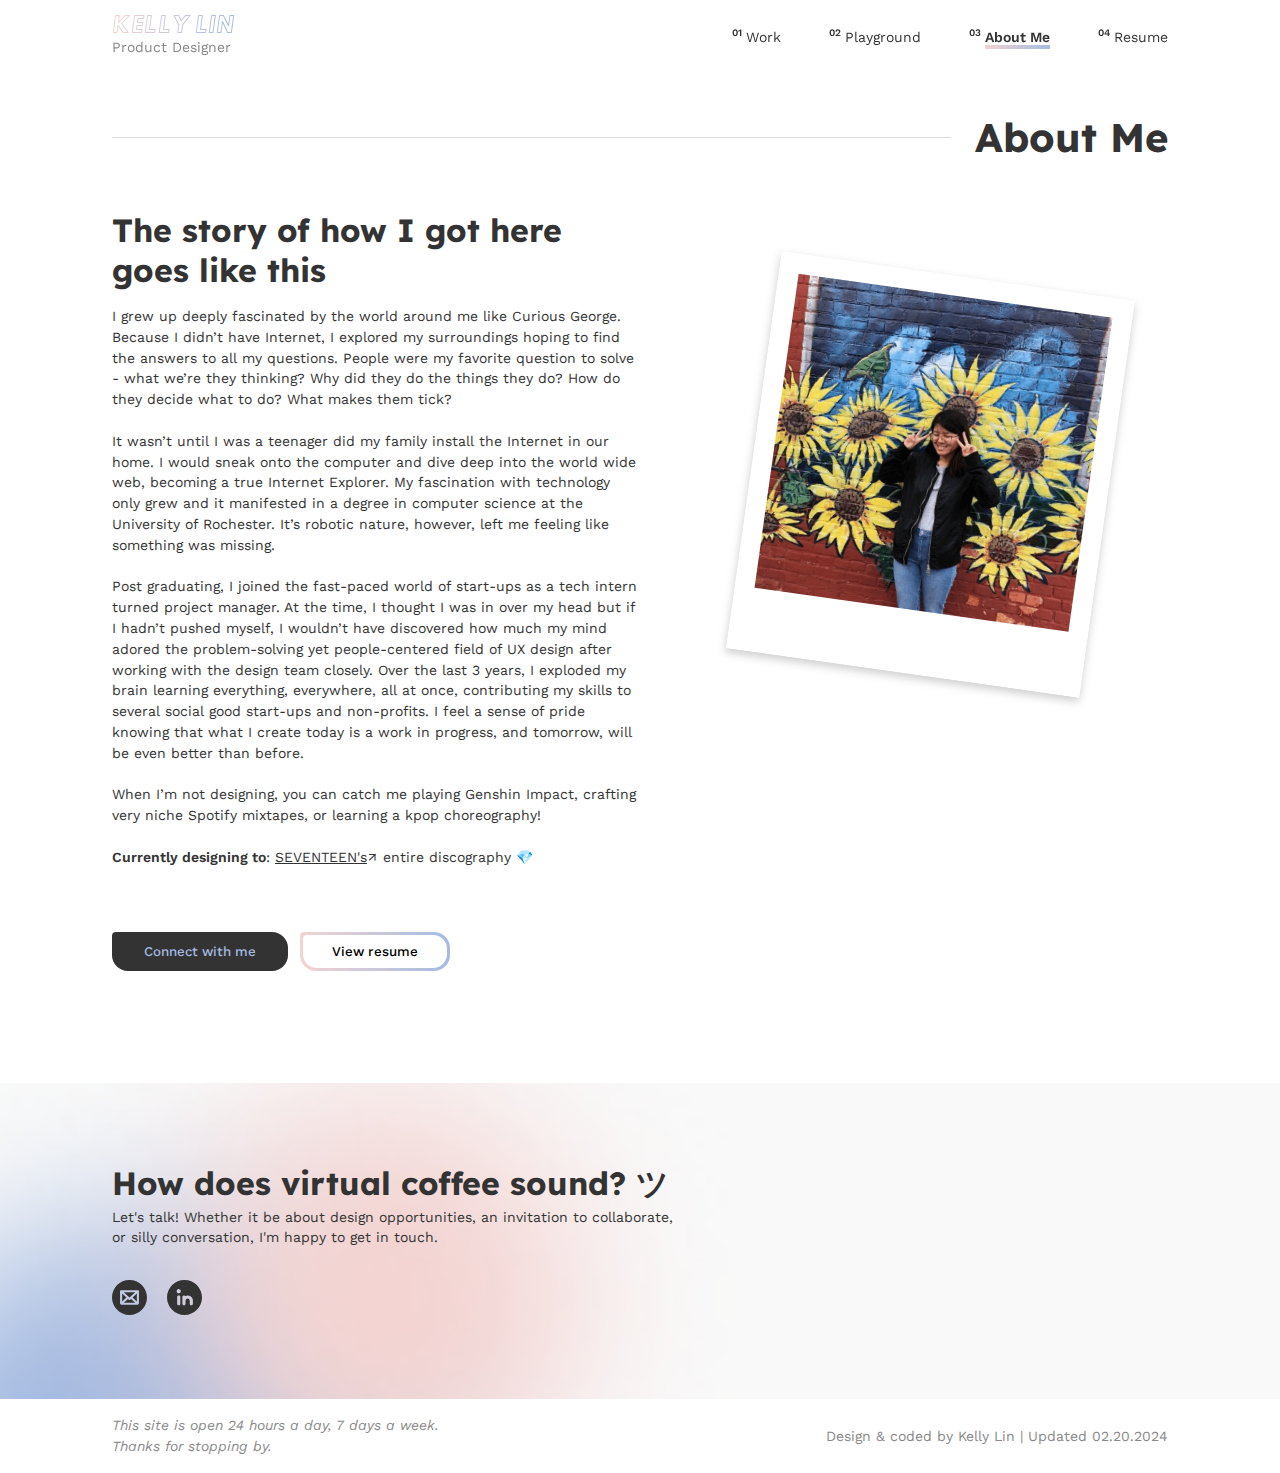
==== commit 47a373b5: "mobile" ====
--- a/aboutme.html
+++ b/aboutme.html
@@ -50,13 +50,15 @@
         </nav>
 
         <!-- MOBILE NAVIGATION -->
-        <img class="menuIcon" src="images/pinwheel.svg">
+        <div id="mobileMenu">
+            <img class="menuIcon" src="images/pinwheel.svg">
+            <p class="sm">Menu</p>
+        </div>
         <div class="hamburgerMenu">
             <div class="mobileFlex">
-                <a href="index.html" class="navlink"><sup class="navlinkvalue">01</sup><span
-                        class="active">Work</span></a>
+                <a href="index.html" class="navlink"><sup class="navlinkvalue">01</sup><span>Work</span></a>
                 <a href="playground.html" class="navlink"><sup class="navlinkvalue">02</sup><span>Playground</span></a>
-                <a href="aboutme.html" class="navlink"><sup class="navlinkvalue">03</sup><span>About
+                <a href="aboutme.html" class="navlink"><sup class="navlinkvalue">03</sup><span class="active">About
                         Me</span></a>
                 <a href="resume.html" class="navlink"><sup class="navlinkvalue">04</sup><span>Resume</span></a>
             </div>
--- a/css/style.css
+++ b/css/style.css
@@ -279,7 +279,7 @@
     padding: 1.5rem 0;
     margin: 0 0 0 2.5rem;
     font-family: 'Work Sans', sans-serif;
-    font-weight: 500;
+    font-weight: 400;
     font-size: 0.875rem;
 }
 
@@ -304,11 +304,15 @@
 #mobileMenu {
     z-index: 10000;
     display: none;
+    text-align: center;
+    margin: 0;
+    padding: 0;
 }
 
 .menuIcon {
     position: relative;
     opacity: 0.9;
+    width: 80%;
 }
 
 .hamburgerMenu {
@@ -364,17 +368,18 @@
 
 .hero {
     display: flex;
-    margin-bottom: 1rem;
+    margin-bottom: 2rem;
     background-image: linear-gradient(to bottom, rgba(255, 255, 255, 0), rgba(255, 255, 255, 0.9) 95%), radial-gradient(51.01% 76.77% at 13.71% 10.06%, #FFF 28.9%, rgba(255, 255, 255, 0.00) 100%),
         url("../images/the\ grid\ aesthetic.png");
     /* background-image: url("../images/the\ grid\ aesthetic.png"); */
     background-repeat: repeat;
-    height: calc(100vh - 4rem);
+    /* height: calc(100vh - 4rem); */
 }
 
 .herocontent {
     margin: 0 7rem;
     margin-top: 10rem;
+    margin-bottom: 5rem;
 }
 
 #heroButtons {
@@ -472,6 +477,10 @@
     grid-area: infoBlock3;
 }
 
+.info4 {
+    grid-area: infoBlock4;
+}
+
 /* https://codepen.io/chriscoyier/pen/XodmyY?editors=1100 */
 .rightBorder {
     border-right: 1px solid #dddddd;
@@ -479,7 +488,7 @@
 }
 
 /* https://css-tricks.com/cool-hover-effects-using-background-properties/ */
-.info a {
+#miniWork a {
     /* text-decoration: underline;
     background-image: linear-gradient(#F3D4D2,#F3D4D2);
     background-size: 0 100%;
@@ -679,7 +688,6 @@
     margin: 0;
 }
 
-#nameTitle h3,
 .work ul,
 .resumeInfo ul {
     margin-top: 0.25rem;
@@ -762,6 +770,10 @@
     margin-bottom: 3rem;
     display: grid;
     grid-template-columns: 1fr 1fr 1fr 1fr;
+    grid-template-areas:
+        "infoBlock1 infoBlock2 infoBlock3 infoBlock4"
+    ;
+    grid-gap: 1.5rem;
 }
 
 .thanks {
@@ -850,11 +862,6 @@
     .rotate {
         transform: rotate(360deg);
         transition: all 1s ease-in-out;
-    }
-
-    .rightBorder {
-        border-bottom: 1px solid #dddddd;
-        border-image: linear-gradient(to right, rgba(184, 184, 184, 0), rgb(184, 184, 184), rgba(184, 184, 184, 0)) 1 10%;
     }
 
     .workGrid {
@@ -877,23 +884,87 @@
     .workImage {
         height: 20rem;
     }
+
+    .aboutContent {
+        grid-template-columns: 1fr;
+        grid-template-areas:  
+            "gif"     
+            "about" 
+        ;
+    }
+
+    .about p {
+        margin-bottom: 2rem;
+    }
+
+    .kellyGif {
+        text-align: center;
+    }
+
+    .kellyGif img {
+        width: 50%;
+        margin: 2rem 4rem 3rem 4rem;
+        padding: 1.25rem 1.25rem 4rem 1.25rem;
+    }
+
+    #resumeMain {
+        margin: 8rem 2rem 2rem 2rem;
+    }
+
+    #resumeHeader button {
+        display: none;
+    }
+
+    .workInfo {
+        flex-direction: column;
+    }
+
+    .resumeContent {
+        grid-template-columns: 1fr;
+        grid-template-areas:
+            "right"
+            "left"
+        ;
+        margin-bottom: 0;
+    }
+
+    article.experience {
+        margin: 0;
+        padding: 0;
+    }
+
+    .flexFooter {
+        flex-direction: column;
+    }
+
+    .flexFooter p:first-of-type {
+        display: none;
+    }
 }
 
 @media only screen and (max-width: 768px) {
     h1 {
-        font-size: 1.75rem !important;
+        font-size: 2rem !important;
     }
 
     h2 {
+        font-size: 1.5rem !important;
+    }
+
+    h3 {
         font-size: 1.25rem !important;
     }
 
-    h3 {
+    h4 {
         font-size: 1rem !important;
     }
 
-    .flexNav {
-        padding: 1rem 2rem;
+    .logohead {
+        padding-left: 2rem;
+    }
+
+    #mobileMenu {
+        margin-right: 2rem;
     }
 
     .herocontent {
@@ -903,7 +974,6 @@
 
     #miniWork {
         grid-template-columns: 1fr;
-        grid-template-rows: 1fr 1fr 1fr;
         grid-template-areas:
             "infoBlock1"
             "infoBlock2"
@@ -912,31 +982,42 @@
         margin: 0 2rem 4rem 2rem;
     }
 
-    #explore {
+    .rightBorder {
+        border-bottom: 1px solid #dddddd;
+        border-image: linear-gradient(to right, rgba(184, 184, 184, 0), rgb(184, 184, 184), rgba(184, 184, 184, 0)) 1 10%;
+    }
+
+    /* #explore {
         display: none;
-    }
-
-    main {
+    } */
+
+    main, #aboutMain {
         margin: 0 2rem;
     }
 
-    /* #miniWork {
-        margin: 2rem 2rem;
-    } */
+    #aboutMain {
+        margin-top: 10rem;
+    }
+
+    .miniOverview {
+        grid-template-columns: 1fr;
+        grid-template-areas:
+            "infoBlock1"
+            "infoBlock2"
+            "infoBlock3"
+            "infoBlock4"
+        ;
+        grid-gap: 1rem;
+    }
 
     .contactInfo {
-        margin: 2rem;
+        margin: 0 2rem;
         max-width: 100%;
         padding: 3rem 0;
     }
 
     footer {
-        margin: 0.5rem 2rem;
-    }
-
-    .flexFooter {
-        flex-direction: column;
-        text-align: center;
+        margin: 1rem 2rem;
     }
 }
 
@@ -944,4 +1025,54 @@
     #logo {
         font-size: 1.25rem !important;
     }
+
+    button {
+        width: 100%;
+        padding: 0;
+    }
+
+    button:first-of-type {
+        margin-bottom: 0.5rem;
+    }
+
+    .introGif {
+        width: 8.75rem;
+        height: 8.75rem;
+        margin: 0 auto;
+        margin-bottom: 1.5rem;
+    }
+    
+    .introGif img {
+        width: 10rem;
+        height: 10rem;
+    }
+
+    #explore {
+        opacity: 0;
+    }
+
+    .hero {
+        margin-bottom: 3rem;
+        height: fit-content;
+    }
+    
+    .workImage {
+        height: 15rem;
+        width: 100%;
+    }
+
+    .workContent {
+        width: 100%;
+        padding: 0;
+    }
+
+    #aboutMain {
+        margin-top: 8rem;
+    }
+
+    .kellyGif img {
+        width: 75%;
+        margin: 1rem 2rem 4rem 2rem;
+        padding: 1rem 1rem 2.5rem 1rem;
+    }
 }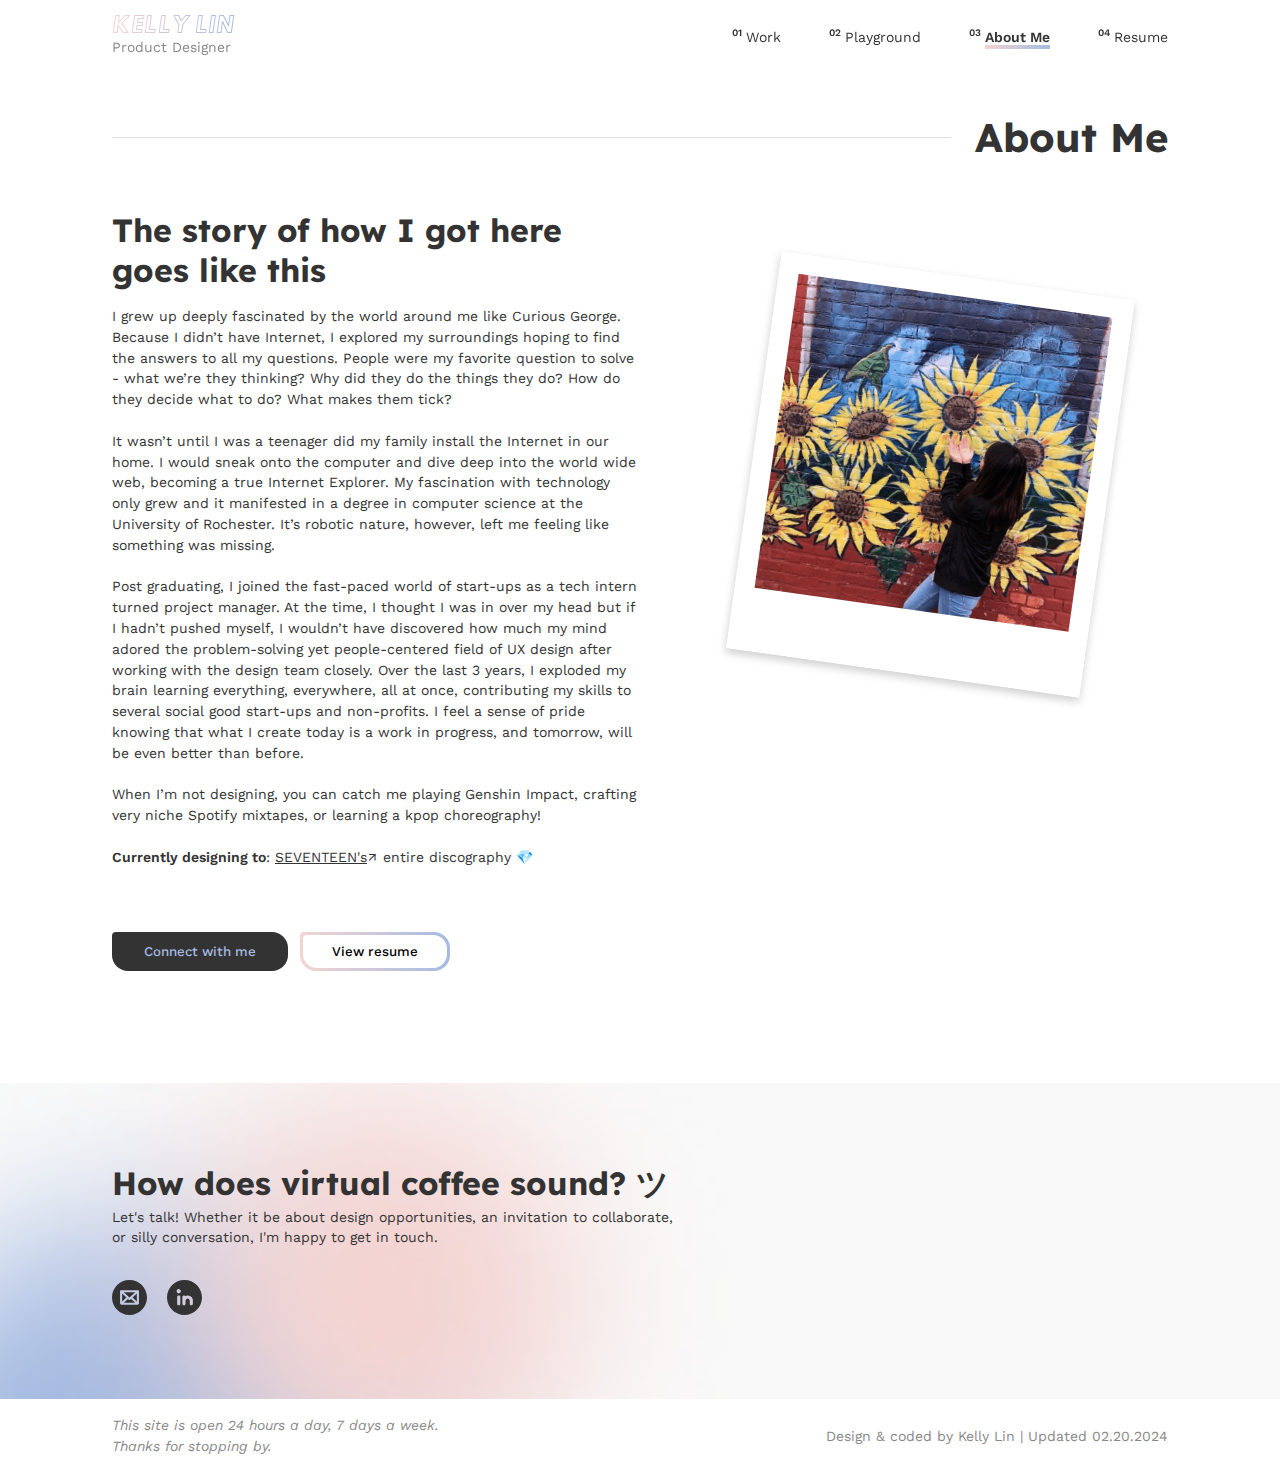
==== commit a1215b12: "simplified line code" ====
--- a/aboutme.html
+++ b/aboutme.html
@@ -19,11 +19,12 @@
 
     <!-- My CSS -->
     <link rel="stylesheet" href="css/style.css">
-    <title>Work | Kelly Lin Design Portfolio</title>
+    <title>About | Kelly Lin Design</title>
     <meta name="viewport" content="width=device-width, initial-scale=1.0">
 </head>
 
 <body>
+
     <!-- back to top button -->
     <button onclick="backToTop()" id="backToTop"><img src="images/Subtract.png"></button>
 
@@ -37,7 +38,7 @@
         </div>
         <nav>
             <div>
-                <a href="index.html" class="navlink"><sup class="navlinkvalue">01</sup><span
+                <a href="index.html#work" class="navlink"><sup class="navlinkvalue">01</sup><span
                         class="underline">Work</span></a>
                 <a href="playground.html" class="navlink"><sup class="navlinkvalue">02</sup><span
                         class="underline">Playground</span></a>
@@ -68,17 +69,29 @@
 
     <main id="aboutMain">
         <div class="flexHead subPage">
-            <div class="line"></div>
+            <hr>
             <h1>About Me</h1>
         </div>
         <section class="aboutContent">
             <div class="about">
                 <h2>The story of how I got here goes like this</h2>
-                <p>I grew up deeply fascinated by the world around me like Curious George. Because I didn’t have Internet, I explored my surroundings hoping to find the answers to all my questions. People were my favorite question to solve - what we’re they thinking? Why did they do the things they do? How do they decide what to do? What makes them tick?
+                <p>I grew up deeply fascinated by the world around me like Curious George. Because I didn’t have
+                    Internet, I explored my surroundings hoping to find the answers to all my questions. People were my
+                    favorite question to solve - what we’re they thinking? Why did they do the things they do? How do
+                    they decide what to do? What makes them tick?
                     <br><br>
-                    It wasn’t until I was a teenager did my family install the Internet in our home. I would sneak onto the computer and dive deep into the world wide web, becoming a true Internet Explorer. My fascination with technology only grew and it manifested in a degree in computer science at the University of Rochester. It’s robotic nature, however, left me feeling like something was missing.
+                    It wasn’t until I was a teenager did my family install the Internet in our home. I would sneak onto
+                    the computer and dive deep into the world wide web, becoming a true Internet Explorer. My
+                    fascination with technology only grew and it manifested in a degree in computer science at the
+                    University of Rochester. It’s robotic nature, however, left me feeling like something was missing.
                     <br><br>
-                    Post graduating, I joined the fast-paced world of start-ups as a tech intern turned project manager. At the time, I thought I was in over my head but if I hadn’t pushed myself, I wouldn’t have discovered how much my mind adored the problem-solving yet people-centered field of UX design after working with the design team closely. Over the last 3 years, I exploded my brain learning everything, everywhere, all at once, contributing my skills to several social good start-ups and non-profits. I feel a sense of pride knowing that what I create today is a work in progress, and tomorrow, will be even better than before.
+                    Post graduating, I joined the fast-paced world of start-ups as a tech intern turned project manager.
+                    At the time, I thought I was in over my head but if I hadn’t pushed myself, I wouldn’t have
+                    discovered how much my mind adored the problem-solving yet people-centered field of UX design after
+                    working with the design team closely. Over the last 3 years, I exploded my brain learning
+                    everything, everywhere, all at once, contributing my skills to several social good start-ups and
+                    non-profits. I feel a sense of pride knowing that what I create today is a work in progress, and
+                    tomorrow, will be even better than before.
                     <br><br>When I’m not designing, you can catch me playing Genshin Impact, crafting
                     very niche Spotify mixtapes, or learning a kpop choreography!
                     <br><br>
@@ -89,14 +102,14 @@
                 </p>
 
                 <a href="https://www.linkedin.com/in/klin18/" target="_blank"><button class="primary button">
-                    Connect with me
-                </button></a>
-            <!-- <button class="secondary button">
+                        Connect with me
+                    </button></a>
+                <!-- <button class="secondary button">
                 <a href="#">View resume</a>
             </button> -->
-            <a href="#"><button class="secondary button">
-                    View resume
-                </button></a>
+                <a href="#"><button class="secondary button">
+                        View resume
+                    </button></a>
             </div>
             <div class="kellyGif">
                 <img src="images/about kelly gif.gif">
@@ -109,7 +122,8 @@
         <div class="contactInfo">
             <div>
                 <h2>How does virtual coffee sound? ツ</h2>
-                <p>Let's talk! Whether it be about design opportunities, an invitation to collaborate, or silly conversation, I'm happy to get in touch.</p>
+                <p>Let's talk! Whether it be about design opportunities, an invitation to collaborate, or silly
+                    conversation, I'm happy to get in touch.</p>
             </div>
             <div id="contactButtons">
                 <a href="mailto:kjxlin88@gmail.com"><img src="images/email button.svg"></a>
--- a/css/style.css
+++ b/css/style.css
@@ -81,9 +81,17 @@
 }
 
 /* SUBPAGE HEADERS */
-.line {
+/* .line {
     height: 0.5px;
     flex-grow: 1;
+    background-color: #DDDDDD;
+} */
+
+hr {
+    color: #DDDDDD;
+    flex-grow: 1;
+    height: 0.5px;
+    border-width: 0;
     background-color: #DDDDDD;
 }
 
@@ -178,6 +186,10 @@
     font-size: 0.75rem !important;
     font-weight: 500 !important;
     text-transform: uppercase;
+}
+
+.lg {
+    font-weight: 500;
 }
 
 .button {
@@ -343,21 +355,20 @@
     margin-bottom: 3rem;
 }
 
-.intro {
-    display: flex;
-    align-items: center;
-    flex-wrap: wrap;
-    margin-bottom: 1rem;
+.introText {
+    display: grid;
+    grid-template-columns: 10% 90%;
+    padding: 1rem;
 }
 
 .introGif {
     border-radius: 50%;
     background-image: linear-gradient(to right, #FFFDC8, #FFDC5E);
-    margin-right: 1rem;
     width: 4.75rem;
     height: 4.75rem;
     overflow: hidden;
     filter: drop-shadow(0px 0px 10px rgba(177, 177, 177, 0.3));
+    margin-right: 1.5rem;
 }
 
 .introGif img {
@@ -379,11 +390,11 @@
 .herocontent {
     margin: 0 7rem;
     margin-top: 10rem;
-    margin-bottom: 5rem;
+    margin-bottom: 3rem;
 }
 
 #heroButtons {
-    margin-top: 3rem;
+    margin-top: 2rem;
 }
 
 #explore {
@@ -525,7 +536,7 @@
 
 .workContent {
     grid-area: wcontent;
-    padding: 1.5rem 3.5rem 1.5rem 1rem;
+    padding: 1.5rem 3.5rem 1.5rem 0;
 }
 
 .pill {
@@ -590,13 +601,13 @@
 }
 
 .playground {
-    display: flex;
+    /* display: flex;
     flex-direction: row;
     flex-wrap: wrap;
     justify-content: center;
     align-items: stretch;
     overflow: hidden;
-    margin-bottom: 6rem;
+    margin-bottom: 6rem; */
 }
 
 /* .playgroundContent {
@@ -776,6 +787,10 @@
     grid-gap: 1.5rem;
 }
 
+.miniOverview h4 {
+    margin-bottom: 0.5rem;
+}
+
 .thanks {
     margin: 0 7rem;
 }
@@ -787,6 +802,71 @@
     margin-bottom: 5rem;
 }
 
+.prjFlexHead {
+    /* display: grid;
+    grid-template-columns: 40% 60%;
+    margin-bottom: 1.5rem;
+    column-gap: 1.5rem; */
+    display: flex;
+    justify-content: space-around;
+    margin-bottom: 1.5rem;
+    column-gap: 1.5rem;
+}
+
+.prjFlexHead h3 {
+    max-width: 26rem;
+}
+
+.prjFlexHead hr {
+    margin-top: 0.875rem;
+}
+
+.section2, .section3, .section4, .section5, .section6, .section7, .section8 {
+    margin: 0 7rem;
+    margin-bottom: 5rem;
+}
+
+.prjContent {
+    max-width: 31.25rem;
+}
+
+.textBanner {
+    background-color: #A4BAE1;
+    padding: 5rem 7rem;
+    margin-bottom: 3rem;
+}
+
+.insight {
+    display: grid;
+    grid-template-columns: 10% 90%;
+    column-gap: 1rem;
+    grid-template-areas:
+        "num insight"
+        "num desc"
+    ;
+    margin-bottom: 1rem;
+}
+
+.insightNumber {
+    border-radius: 50%;
+    width: 3rem;
+    height: 3rem;
+    display: flex;
+    justify-content: center;
+    align-items: center;
+    background-color: #F3D4D2;
+    grid-area: num;
+}
+
+.insight h4 {
+    grid-area: insight;
+    margin-bottom: 0.25rem;
+}
+
+.insight p {
+    grid-area: desc;
+}
+
 .prjs p {
     margin-top: 0.75rem;
     margin-left: 0.5rem;
@@ -798,6 +878,34 @@
 
 .smallProj .workImage {
     height: 20rem;
+}
+
+#muDetails {
+    /* display: grid;
+    flex-direction: column; */
+    grid-template-columns: 1fr 1fr;
+    grid-gap: 1.5rem;
+    grid-template-areas:
+        "bg img"
+        "goals img"
+    ;
+}
+
+.background {
+    grid-area: bg;
+}
+
+.goals {
+    grid-area: goals;
+}
+
+.overviewImg {
+    grid-area: img;
+    text-align: center;
+}
+
+.overviewImg img {
+    width: 90%;
 }
 
 /* ------------------------------ */
@@ -887,9 +995,9 @@
 
     .aboutContent {
         grid-template-columns: 1fr;
-        grid-template-areas:  
-            "gif"     
-            "about" 
+        grid-template-areas:
+            "gif"
+            "about"
         ;
     }
 
@@ -991,12 +1099,30 @@
         display: none;
     } */
 
-    main, #aboutMain {
+    main,
+    #aboutMain {
         margin: 0 2rem;
     }
 
     #aboutMain {
         margin-top: 10rem;
+    }
+
+    .introduction {
+        margin: 8rem 2rem 2rem 2rem;
+    }
+
+    .overview .flexHead {
+        margin-bottom: 1.5rem;
+    }
+
+    .details {
+        grid-template-columns: 1fr;
+        grid-gap: 2rem;
+    }
+
+    .overview {
+        margin: 2rem;
     }
 
     .miniOverview {
@@ -1010,6 +1136,14 @@
         grid-gap: 1rem;
     }
 
+    .thanks {
+        margin: 2rem;
+    }
+
+    .prjs {
+        grid-template-columns: 1fr;
+    }
+
     .contactInfo {
         margin: 0 2rem;
         max-width: 100%;
@@ -1041,7 +1175,7 @@
         margin: 0 auto;
         margin-bottom: 1.5rem;
     }
-    
+
     .introGif img {
         width: 10rem;
         height: 10rem;
@@ -1055,7 +1189,7 @@
         margin-bottom: 3rem;
         height: fit-content;
     }
-    
+
     .workImage {
         height: 15rem;
         width: 100%;
